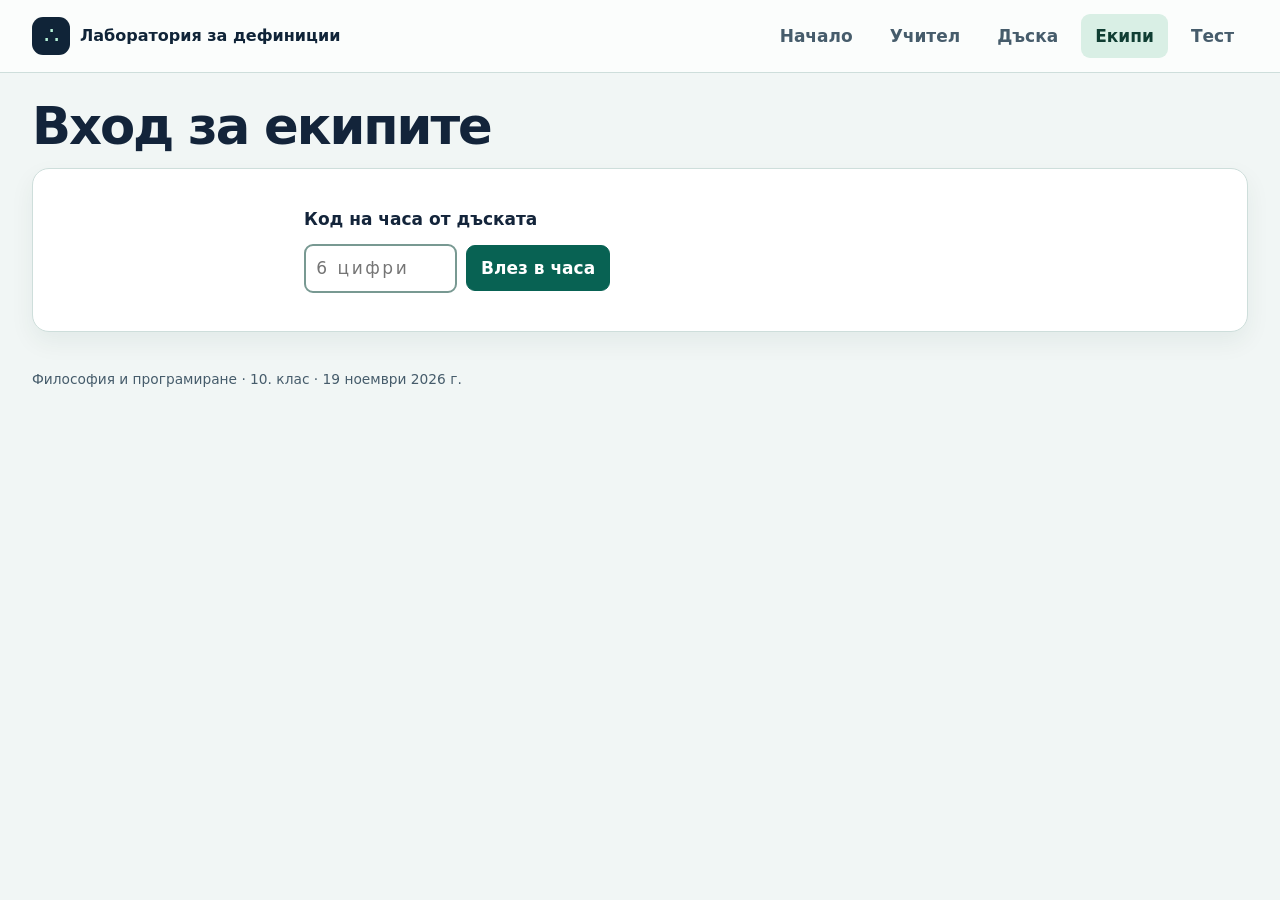
==== definitions/index.html @ cd069d84 "Reveal the matching discussion answer beside each team's submission" ====
<!doctype html>
<html lang="bg">
<head>
<meta charset="utf-8">
<meta name="viewport" content="width=device-width,initial-scale=1">
<title>Лаборатория за дефиниции</title>
<style>
:root {
  color-scheme: light;
  --ink: #13243a;
  --muted: #465c6b;
  --paper: #f1f6f5;
  --white: #ffffff;
  --line: #cededb;
  --navy: #102438;
  --teal: #086253;
  --mint: #b5f2d7;
  --gold: #f8d187;
  --team: #086253;
  --team-pale: #e3f4ec;
  --shadow: 0 10px 24px #16383210;
}
* { box-sizing: border-box; }
[hidden] { display: none !important; }
body { margin: 0; background: var(--paper); color: var(--ink); font: 17px/1.46 system-ui, 'Segoe UI', sans-serif; }
button, textarea { font: inherit; }
a { color: inherit; }
button, summary { cursor: pointer; }
:focus-visible { outline: 3px solid #ad5d09; outline-offset: 3px; }
header { background: #fbfdfc; border-bottom: 1px solid var(--line); }
.bar, main, footer { max-width: 1332px; margin: 0 auto; }
.bar { min-height: 72px; display: flex; align-items: center; justify-content: space-between; gap: 12px; padding: 9px 32px; }
.brand { display: inline-flex; align-items: center; gap: 10px; color: var(--navy); font-size: 1rem; font-weight: 790; text-decoration: none; }
.brand i { display: grid; place-items: center; width: 38px; height: 38px; border-radius: 11px; background: var(--navy); color: var(--mint); font: 24px/1 Georgia, serif; }
nav, .actions, .chips, .controls { display: flex; flex-wrap: wrap; align-items: center; gap: 9px; }
nav a { display: inline-flex; align-items: center; min-height: 44px; padding: 6px 14px; border-radius: 9px; color: var(--muted); font-weight: 680; text-decoration: none; }
nav a:hover { background: #edf4f1; }
nav a[aria-current="page"] { background: #d9efe5; color: #103e33; }
main { padding: 27px 32px 16px; }
h1, h2, h3, p { margin: 0 0 12px; }
h1, h2 { letter-spacing: -.04em; }
h1 { font-size: clamp(43px, 6.5vw, 89px); line-height: .98; font-weight: 780; }
h2 { font-size: clamp(32px, 4vw, 56px); line-height: 1.05; }
h3 { font-size: clamp(22px, 2.3vw, 30px); line-height: 1.18; letter-spacing: -.02em; }
.eyebrow, .step { display: block; margin: 0 0 9px; font-size: .77rem; font-weight: 820; letter-spacing: .095em; text-transform: uppercase; color: var(--teal); }
.hero { position: relative; overflow: hidden; isolation: isolate; min-height: 368px; display: grid; align-items: center; border-radius: 24px; padding: clamp(29px, 4.4vw, 62px); background: radial-gradient(ellipse at 81% 40%, #214a55, transparent 65%), var(--navy); color: white; }
.hero::before { position: absolute; inset: 0; content: ''; z-index: -1; background: linear-gradient(90deg,#102438 5%,transparent 82%), repeating-linear-gradient(90deg,transparent 0 35px,#c7f2e514 35px 36px), repeating-linear-gradient(0deg,transparent 0 35px,#c7f2e514 35px 36px); }
.hero-copy { max-width: 64%; z-index: 1; }
.hero .eyebrow { color: var(--mint); }
.hero-copy p { max-width: 41ch; margin: 18px 0 0; color: #e1eeec; font-size: clamp(17px, 1.7vw, 23px); }
.hero-meta { margin-top: 21px; display: flex; gap: 8px; flex-wrap: wrap; }
.hero-meta span { border: 1px solid #769b9a; border-radius: 30px; padding: 4px 11px; color: #ecfaf6; font-size: .82rem; font-weight: 700; }
.hero-art { position: absolute; width: min(39%,475px); right: 2%; top: 8%; height: 84%; }
.grid { display: grid; grid-template-columns: repeat(3,minmax(0,1fr)); gap: 16px; margin-top: 16px; }
.card, .panel { border: 1px solid var(--line); border-radius: 17px; padding: clamp(16px,2.1vw,26px); background: var(--white); box-shadow: var(--shadow); }
.card { border-top: 3px solid var(--team); }
.card p, .muted { color: var(--muted); }
.card a { margin-top: 4px; }
.panel { margin: 14px 0; }
[data-team="1"] { --team: #096756; --team-pale: #e2f3ec; }
[data-team="2"] { --team: #484489; --team-pale: #edeafa; }
[data-team="3"] { --team: #9a3751; --team-pale: #fae9ee; }
[data-team="4"] { --team: #8a500b; --team-pale: #f8edd9; }
[data-team="5"] { --team: #225a88; --team-pale: #e5eff8; }
.team-grid { grid-template-columns: repeat(5,minmax(0,1fr)); }
.team-grid .card { padding: 19px 16px; }
.team-number, .mode-icon { display: grid; place-items: center; width: 52px; height: 52px; margin-bottom: 14px; border-radius: 13px; background: var(--team-pale); color: var(--team); font-size: 1.37rem; font-weight: 850; }
.mode-icon svg { width: 27px; height: 27px; }
.team-shell .eyebrow, .team-grid .eyebrow { color: var(--team); }
.team-shell .quote { border-color: var(--team); background: var(--team-pale); }
.team-shell .chips button[aria-pressed="true"] { background: var(--team); border-color: var(--team); }
.actions { margin-top: 12px; }
.btn, .chips button, .prediction button {
  min-height: 46px;
  border: 1px solid var(--teal);
  border-radius: 9px;
  padding: 8px 14px;
  font-weight: 730;
}
.btn { display: inline-flex; align-items: center; justify-content: center; background: var(--teal); color: white; text-decoration: none; }
.btn:hover:not(:disabled) { filter: brightness(1.08); }
.btn.alt, .chips button, .prediction button { background: white; border-color: #88a5a0; color: var(--ink); }
.btn:disabled, .chips button:disabled { opacity: .57; cursor: default; }
.chips button[aria-pressed="true"], .prediction button[aria-pressed="true"] { background: var(--navy); color: white; border-color: var(--navy); }
.quote { margin: 0 0 13px; padding: 12px 16px; border-left: 4px solid var(--teal); border-radius: 4px 10px 10px 4px; background: #e5f3ed; color: var(--navy); font-size: clamp(21px,2.4vw,33px); font-weight: 750; line-height: 1.22; }
#stage { padding: clamp(15px,1.7vw,23px); }
#stage .step { margin-bottom: 7px; }
#stage > p:not(.step) { margin-bottom: 9px; }
.controls { margin: 8px 0; }
.checkline { display: inline-flex; align-items: center; gap: 7px; min-height: 44px; padding: 5px 10px; border: 1px solid #96b0ab; border-radius: 8px; font-weight: 650; }
.checkline:has(input:checked) { background: #deefe7; border-color: #739c8e; }
input[type="checkbox"], input[type="radio"] { flex: none; width: 19px; height: 19px; accent-color: var(--teal); }
.table-wrap { overflow-x: auto; margin-top: 11px; border: 1px solid var(--line); border-radius: 11px; }
table { width: 100%; min-width: 680px; border-collapse: collapse; }
th, td { padding: 6px 11px; border-bottom: 1px solid var(--line); text-align: left; vertical-align: middle; }
thead th { background: var(--navy); color: white; }
tbody tr:last-child > * { border-bottom: 0; }
tbody .match { background: #e0f2e8; }
tbody .mismatch { background: #ffeed2; }
tbody .mismatch td:last-child { color: #78430d; font-weight: 800; }
.instrument { display: flex; align-items: center; gap: 9px; }
.instrument svg { width: 45px; height: 45px; flex: none; padding: 4px; border-radius: 9px; color: var(--teal); background: #f4f8f6; }
.prediction { display: flex; gap: 6px; }
.prediction button { min-width: 51px; min-height: 44px; padding: 4px 8px; }
.feedback { margin: 11px 0 0; font-weight: 750; }
.small { font-size: .88rem; }
.stack label { display: block; margin: 10px 0; font-weight: 710; }
.stack textarea { display: block; width: 100%; min-height: 59px; margin-top: 4px; padding: 8px 11px; border: 1px solid #839c9c; border-radius: 8px; resize: vertical; background: #fbfdfc; color: var(--ink); }
.two { display: grid; grid-template-columns: 1fr 1fr; gap: 11px 16px; }
.excerpt { margin-bottom: 9px; overflow-wrap: anywhere; white-space: pre-wrap; }
.excerpt dt { color: var(--team); font-weight: 760; }
.excerpt dd { margin: 0 0 9px; }
.quizitem { border: 1px solid var(--line); border-radius: 11px; margin: 12px 0; padding: 9px 13px; }
.quizitem legend { padding: 0 6px; font-weight: 750; }
.quizitem label { display: flex; align-items: center; min-height: 44px; margin: 4px 0; padding: 5px 8px; border-radius: 7px; gap: 8px; }
.quizitem label:has(input:checked) { background: #dcefe6; }
.project-options { list-style: none; padding: 0; display: grid; gap: 8px; }
.project-options li { padding: 9px 12px; border-radius: 8px; background: #e7f3ee; font-size: clamp(18px,2.4vw,28px); }
.correct { color: #065647; }
.incorrect { color: #8d2a24; }
details { margin-top: 9px; }
details > *:last-child { margin-bottom: 0; }
summary { padding: 7px 0; color: var(--teal); font-weight: 780; }
.reveal div { padding: 10px 13px; border-radius: 8px; background: #fff0d5; }
footer { padding: 7px 32px 20px; color: var(--muted); font-size: .86rem; }
@media (max-width: 1060px) { .team-grid { grid-template-columns: repeat(3,minmax(0,1fr)); } }
@media (max-width: 720px) {
  .bar { flex-wrap: wrap; justify-content: flex-start; }
  .bar, main, footer { padding-right: 15px; padding-left: 15px; }
  nav { gap: 3px; }
  nav a { padding: 5px 9px; }
  main { padding-top: 15px; }
  .grid, .two { grid-template-columns: 1fr; }
  .team-grid { grid-template-columns: repeat(2,minmax(0,1fr)); }
  .hero { min-height: 310px; border-radius: 17px; }
  .hero-copy { max-width: 100%; }
  .hero-art { opacity: .19; width: 69%; right: 0; }
}
@media print { header, footer, .actions, .chips { display: none !important; } body { background: white; } .panel, .card { box-shadow: none; break-inside: avoid; } }
.terms { display: grid; grid-template-columns: repeat(3,minmax(0,1fr)); gap: 9px; margin: 10px 0; }
.term { margin: 0; padding: 11px 13px; border-radius: 8px; background: #e9f4ee; }
.term:nth-child(2) { background: #e9eefb; }
.term:nth-child(3) { background: #fbefd9; }
.term dt { font-weight: 740; }
.term dd { margin: 2px 0 0; }
.team-shell #team-stage { border-top: 3px solid var(--team); }
@media (max-width: 600px) { .terms { grid-template-columns: 1fr; } }

.room-banner{display:flex;flex-wrap:wrap;align-items:center;justify-content:space-between;gap:1rem;background:var(--navy);color:white;padding:clamp(18px,3vw,36px);border-radius:14px}
.room-banner strong{display:block;font:750 clamp(40px,6vw,76px)/1.1 system-ui;letter-spacing:.09em;font-variant-numeric:tabular-nums}
.room-banner .btn{background:var(--mint);color:var(--navy)}
#invite-note:empty{display:none}#invite-note{max-width:35ch;margin:8px 0 0}
#lobby form{max-width:42rem;margin:12px auto}#lesson-code{border:2px solid #789992;border-radius:9px}
#lobby .team-grid button{display:grid;align-content:start;justify-content:start;text-align:left;gap:4px;padding:16px;border-top:4px solid var(--team)}
#lobby .team-grid strong{font-size:1.2rem}#lobby .team-grid small,#lobby .team-grid span{font-weight:600}
#change-code{margin-top:14px}#room-status{margin:22px 0 10px;font-weight:750}
#room-teams button:disabled{opacity:1;color:#465763;background:#f3f6f5;border-color:#d6e0dd}
#room-teams [data-status=active]:disabled{color:#664300;background:#fff2d7;border-color:#d9b86b}
#room-teams [data-status=done]{background:var(--teal);color:white}
#projection:not(:empty){margin:20px 0;padding:20px;border:1px solid var(--line);border-radius:12px}
#team-stage section.panel{box-shadow:none;background:#eff8f3}#team-stage [role=status]:empty{display:none}
.key-view select,#seat-count{max-width:100%;font:inherit;padding:.5em;border-radius:8px}.key-view .quote{margin-top:1em;font-size:clamp(20px,2vw,30px)}#answer-key{margin-top:1em}
</style>
</head>
<body>
<header><div class="bar"><a class="brand" href="#start"><i aria-hidden="true">∴</i> Лаборатория за дефиниции</a><nav aria-label="Режими"><a href="#start">Начало</a><a href="#teacher">Учител</a><a href="#board">Дъска</a><a href="#teams">Екипи</a><a href="#quiz">Тест</a></nav></div></header>
<main id="app"></main>
<footer>Философия и програмиране · 10. клас · 19 ноември 2026 г.</footer>
<script>
const content={"teams":[{"name":"Самолет","structure":"Магазин е помещение за продажба на стоки.","case":"Слонът е голям бозайник.","prompt":"Дайте пример за голям бозайник, който не е слон. Какво доказва примерът?","extras":["Чукът е инструмент за извършване на ремонти.","Демокрация е режим на държавно управление.","Религиозен е човек, който вярва в Светия дух."],"challenge":"Ако сте добавили „има бивни“, проверете моржа. Ако сте добавили „има дълъг хобот“, обяснете кой белег изключва жирафа."},{"name":"Русалка","structure":"Билкарят е човек, който събира билки.","case":"Логиката е наука за логичното.","prompt":"Коя дума връща обяснението към началното понятие? Дайте редакция, която обяснява какво се изучава.","extras":["Икономиката е наука, която изследва процесите, възникващи от икономическите действия на хората.","Патриотизмът е това, което прави Иван."],"challenge":"Остава ли кръг, ако заменим „логичното“ с „логически правилното“? Кои думи в редакцията обясняват какво изучава логиката?"},{"name":"Ягода","structure":"Чаят е топла напитка от запарени листа на растение.","case":"Растенията не са животни.","prompt":"Назовете нещо, което също не е животно. Какво липсва, за да се разбере какво са растенията?","extras":["Икономиката не е статистика.","Наивен човек е човек, който не е виновен."],"challenge":"Гъбата също не е животно. Покажете кой положителен белег във вашето обяснение помага да я разграничите."},{"name":"Кентавър","structure":"Етажерката е мебел с открити рафтове.","case":"Лъвът е царят на животните.","prompt":"Коя дума е употребена преносно? Какъв род и какъв отличителен белег ще използвате вместо нея?","extras":["Велосипедът е нещо, на което децата се возят до училище.","Човешко същество е всяко живо същество, родено от човек."],"challenge":"Ако някой никога не е виждал лъв, какво ще разбере от думата „цар“? Посочете една наблюдаема характеристика."},{"name":"Хладилник","structure":"Кухнята е помещение за приготвяне на храна.","case":"Престолонаследник е човек, който има право да наследи престола на даден владетел.","prompt":"Защитете или оспорете дефиницията. Проверете дали тя включва всеки роднина на владетеля или само човек с право да наследи престола.","extras":["Познанието е истинно мнение."],"challenge":"Братът на владетеля е негов роднина, но правилата изключват брата от наследяването. Включва ли го вашата дефиниция?"}],"quiz":[{"q":"Каква е структурата на класическата явна дефиниция чрез род и видово отличие?","a":["Само отрицателни признаци и изключения.","По-общо родово понятие и отличителен белег.","Обяснение чрез произхода на думата.","Определяне чрез практическия ефект върху човека."],"k":1,"why":"Родът посочва по-общата група, а отличителният белег разграничава вида."},{"q":"Какво изисква правилото за съразмерност?","a":["Определящото понятие да има по-тесен обем.","Определящото понятие да има по-широк обем.","Двете понятия да имат еднакъв обем.","Обемът е без значение, ако изречението звучи логично."],"k":2,"why":"Дефиницията трябва да включва точно случаите от определяемото понятие."},{"q":"Каква грешка има в „Свободата е способността на човека да бъде свободен“?","a":["Порочен кръг.","Отрицателна дефиниция.","Прекалено широка дефиниция.","Неясна метафора."],"k":0,"why":"„Свободен“ връща обяснението към понятието, което трябва да изясним."},{"q":"Защо по възможност избягваме определения като „Мъдростта не е глупост“?","a":["Винаги нарушават съразмерността.","Автоматично водят до порочен кръг.","Задължително съдържат метафори.","Казват какво не е предметът, без да обясняват какво представлява."],"k":3,"why":"Отрицанието оставя твърде много възможности и не посочва съществения белег."},{"q":"Кое правило нарушава най-ясно изразът „Архитектурата е замръзнала музика“?","a":["Съразмерност на обемите.","Яснота и прецизност на израза.","Избягване на отрицателни определения.","Избягване на логически кръг."],"k":1,"why":"„Замръзнала музика“ е метафора, която не посочва ясни отличителни признаци."},{"q":"Кое изискване нарушава „Рибата е животно, което живее във водата“?","a":["Да се избягват отрицателни определения.","Да се избягва повторение на определяемото.","Дефиницията да е съразмерна.","Да се използва научна метафора."],"k":2,"why":"Определението включва и делфина, който живее във водата, но е бозайник."}]};
const app=document.querySelector('#app');
const states=Object.fromEntries(content.teams.map((_,i)=>[i,{}]));
const alphabet=['А','Б','В','Г'];
const teamFields=[['definition','Ваша дефиниция'],['structure','Определяемо понятие / род / отличителен белег'],['example','Ваш пример или възражение'],['reason','Извод и аргумент'],['revision','Работна формулировка или защита на оригинала'],['peer','Възражение или нов пример от другия екип'],['reply','Отговор на възражението'],['final','Окончателна формулировка или основание да я запазите']];
const board={step:0,features:{measure:true,temp:false,touch:false},extra:false,checked:false,predictions:{}};
const instruments=[
 {name:'Контактен термометър',id:'thermo',measure:true,temp:true,touch:true,expected:true},
 {name:'Линийка',id:'ruler',measure:true,temp:false,touch:false,expected:false},
 {name:'Хронометър',id:'clock',measure:true,temp:false,touch:false,expected:false},
 {name:'Безконтактен термометър',id:'remote',measure:true,temp:true,touch:false,expected:true}
];
const icons={
 thermo:'<path d="M15 22V7a3 3 0 0 1 6 0v15a6 6 0 1 1-6 0Z"/><path d="M18 14v14m6-18h5m-5 5h4"/><circle cx="18" cy="28" r="2"/>',
 ruler:'<path d="M5 26 25 6l6 6-20 20Z"/><path d="m10 21 3 3m2-8 3 3m2-8 3 3"/>',
 clock:'<circle cx="18" cy="21" r="11"/><path d="M15 5h6m-3 0v5m8 2 2-2m-10 5v7l4 2"/>',
 remote:'<path d="M6 12h17l5 5v6H17l-2 9H8l2-12H6Z"/><path d="M31 14h4m-4 5h5m-5 5h4M10 16h8"/>'
};
function esc(value=''){return value.replace(/[&<>"']/g,c=>({'&':'&amp;','<':'&lt;','>':'&gt;','"':'&quot;',"'":'&#39;'}[c]));}
function load(i){try{return JSON.parse(localStorage.getItem('definition-lab-'+lessonCode+'-team-'+i))||{};}catch{return {};}}
function save(i){try{localStorage.setItem('definition-lab-'+lessonCode+'-team-'+i,JSON.stringify(states[i]));}catch{/* Entries are retained in memory for this open tab. */}}

const modeIcons={
 board:'<rect x="3" y="4" width="18" height="12" rx="2"/><path d="M8 20h8m-4-4v4m-5-8 3-3 3 2 4-4"/>',
 teams:'<circle cx="8" cy="8" r="3"/><circle cx="16" cy="8" r="3"/><path d="M3 20v-2a5 5 0 0 1 10 0v2m1-6a5 5 0 0 1 7 4v2"/>',
 quiz:'<rect x="5" y="3" width="14" height="18" rx="2"/><path d="m8 9 2 2 4-4m-6 9h8"/>'
};
function modeIcon(mode){
 return `<span class="mode-icon" aria-hidden="true"><svg viewBox="0 0 24 24" fill="none" stroke="currentColor" stroke-width="1.7" stroke-linecap="round" stroke-linejoin="round">${modeIcons[mode]}</svg></span>`;
}
function home(){
 app.innerHTML=`<section class="hero"><div class="hero-copy">
 <span class="eyebrow">19 ноември · Световен ден на философията</span><h1>Лаборатория<br>за дефиниции</h1>
 <p>Как да покажем, че една дефиниция включва твърде много или пропуска важен случай?</p>
 <div class="hero-meta"><span>10. клас</span><span>45 минути</span><span>Философия и програмиране</span></div></div>
 <svg class="hero-art" viewBox="0 0 450 330" role="img" aria-label="Дефиниция, проверка и аргумент" xmlns="http://www.w3.org/2000/svg">
 <path d="M119 91v55h52m82 14h37v70" fill="none" stroke="#b5f2d7" stroke-width="2.5" stroke-dasharray="5 6"/>
 <circle cx="119" cy="146" r="5" fill="#f8d187"/><circle cx="290" cy="160" r="5" fill="#f8d187"/>
 <g fill="#142f42" stroke="#79b9ab" stroke-width="1.5"><rect x="18" y="20" width="220" height="72" rx="14"/><rect x="146" y="124" width="236" height="72" rx="14"/><rect x="231" y="228" width="194" height="72" rx="14"/></g>
 <g fill="#b5f2d7"><rect x="31" y="33" width="46" height="46" rx="10"/><rect x="159" y="137" width="46" height="46" rx="10"/><rect x="244" y="241" width="46" height="46" rx="10"/></g>
 <g stroke="#102438" stroke-width="2.4" stroke-linejoin="round" stroke-linecap="round" fill="none"><path d="M44 49h20m-20 7h15m-15 7h18"/><path d="m171 159 7 7 15-17"/><path d="M257 253h20v14h-11l-6 5v-5h-3Z"/></g>
 <g fill="#f3fffa" font-family="system-ui, sans-serif" font-size="22" font-weight="700"><text x="91" y="64">Дефиниция</text><text x="220" y="168">Проверка</text><text x="303" y="272">Аргумент</text></g>
 </svg></section>
 <div class="grid"><section class="card" data-team="1">${modeIcon('board')}<span class="eyebrow">01 · Обща работа</span><h3>Интерактивна дъска</h3><p>Разгледайте определение и проверете как работи едно правило.</p><a class="btn" href="#board">Към дъската</a></section>
 <section class="card" data-team="2">${modeIcon('teams')}<span class="eyebrow">02 · Работа на лаптоп</span><h3>Екипни задачи</h3><p>Разменете възражение и подгответе аргумент за защита.</p><a class="btn alt" href="#teams">Към екипите</a></section>
 <section class="card" data-team="4">${modeIcon('quiz')}<span class="eyebrow">03 · Самостоятелно</span><h3>Проверка на знанията</h3><p>Шест въпроса за правилата на дефиницията.</p><a class="btn alt" href="#quiz">Към теста</a></section></div>`;
}

const stages=['Структура','Лаборатория','Защита'];
function boardView(){
 app.innerHTML='<span class="eyebrow">Режим за интерактивна дъска</span><h2>От дефиниция към проверка</h2><p><a class="btn alt" href="#teacher">Предадени решения</a></p><div class="chips" id="steps"></div><section id="stage" class="panel"></section>';
 document.querySelector('#steps').innerHTML=stages.map((name,i)=>`<button type="button" data-step="${i}">${i+1}. ${name}</button>`).join('');
 document.querySelectorAll('[data-step]').forEach(btn=>btn.onclick=()=>{board.step=Number(btn.dataset.step);renderStage();});
 renderStage();
}
function renderStage(){
 document.querySelectorAll('[data-step]').forEach(btn=>btn.setAttribute('aria-pressed',String(Number(btn.dataset.step)===board.step)));
 const stage=document.querySelector('#stage');
 if(board.step===0){
  stage.innerHTML=`<p class="step">01 / Структура на дефиницията</p><div class="quote">Пейката е градинска мебел за сядане на няколко души.</div><p>Кое понятие определяме? Кой е родът? Кой белег разграничава пейката?</p><details><summary>Покажи разбор</summary><dl class="terms"><div class="term"><dt>Определяемо понятие</dt><dd>пейка</dd></div><div class="term"><dt>Род</dt><dd>мебел за сядане</dd></div><div class="term"><dt>Отличителен белег в примера</dt><dd>за няколко души</dd></div></dl><p>Думата „градинска“ поставя въпроса дали определението включва пейката в коридора.</p></details><details><summary>Откриващ казус от „Философско ателие“</summary><p>Ученик твърди, че единствената част на речта е съществителното. Когато учителят посочва глагола и прилагателното, ученикът обявява и тях за съществителни. Какво трябва да обоснове, за да приеме учителят твърдението му?</p></details>`;
 }else if(board.step===1){
  stage.innerHTML=`<p class="step">02 / Практическа проверка</p><div class="quote">Термометърът е измервателен уред.</div><p>Изберете признаци. Правилото включва уреда, когато той отговаря на <b>всички</b> избрани признаци.</p><div class="controls"><label class="checkline"><input type="checkbox" data-feature="measure"> Измервателен уред</label><label class="checkline"><input type="checkbox" data-feature="temp"> Измерва температура</label><label class="checkline"><input type="checkbox" data-feature="touch"> Изисква допир</label></div><div class="actions"><button class="btn" id="run">Провери правилото</button><button class="btn alt" id="extra">Разкрий новия уред</button><button class="btn alt" id="reset">Върни началното правило</button></div><div id="instrument-results" aria-live="polite"></div>`;
  stage.querySelectorAll('[data-feature]').forEach(input=>{input.checked=board.features[input.dataset.feature];input.onchange=()=>{board.features[input.dataset.feature]=input.checked;board.checked=false;board.predictions={};renderInstruments();};});
  stage.querySelector('#run').onclick=()=>{board.checked=true;renderInstruments();document.querySelector('#instrument-results .feedback').focus();};
  stage.querySelector('#extra').onclick=()=>{board.extra=true;board.checked=false;board.predictions={};renderInstruments();stage.querySelector('[data-item]').focus();};
  stage.querySelector('#reset').onclick=()=>{board.features={measure:true,temp:false,touch:false};board.extra=false;board.checked=false;board.predictions={};renderStage();document.querySelector('[data-item]').focus();};
  renderInstruments();
 }else{
  stage.innerHTML='<p class="step">03 / Защита пред класа</p><p>Говорителят има 60 секунди за аргумента и отговора на екипа. После разкрийте ново възражение.</p><div class="chips" id="defenses"></div><div id="defense-case"></div>';
  stage.querySelector('#defenses').innerHTML=content.teams.map((_,i)=>`<button data-defense="${i}">Екип ${i+1}</button>`).join('');
  const show=i=>{stage.querySelectorAll('[data-defense]').forEach(b=>b.setAttribute('aria-pressed',String(Number(b.dataset.defense)===i)));stage.querySelector('#defense-case').innerHTML=`<div class="panel"><div class="quote">${content.teams[i].case}</div><p>${content.teams[i].prompt}</p><details class="reveal"><summary>Разкрий нов пример или възражение</summary><div>${content.teams[i].challenge}</div></details></div>`;};
  stage.querySelectorAll('[data-defense]').forEach(btn=>btn.onclick=()=>show(Number(btn.dataset.defense)));
  show(0);
 }
}
function renderInstruments(){
 const target=document.querySelector('#instrument-results');
 const required=Object.keys(board.features).filter(key=>board.features[key]);
 const cases=instruments.slice(0,board.extra?4:3);
 const completed=cases.every(item=>Object.hasOwn(board.predictions,item.id));
 const run=document.querySelector('#run');
 run.disabled=!required.length||!completed||board.checked;
 document.querySelector('#extra').disabled=board.extra;
 let ruleErrors=0;
 let predictionErrors=0;
 const yesNo=value=>value?'Да':'Не';
 const rows=cases.map(item=>{
  const result=required.every(key=>item[key]);
  const matchesTarget=item.expected===result;
  const prediction=board.predictions[item.id];
  const matchesPrediction=prediction===result;
  if(!matchesTarget)ruleErrors++;
  if(!matchesPrediction)predictionErrors++;
  const picker=board.checked?yesNo(prediction):
   `<div class="prediction" role="group" aria-label="Прогноза за ${item.name}">${[true,false].map(value=>`<button type="button" data-item="${item.id}" data-value="${value}" aria-pressed="${prediction===value}">${yesNo(value)}</button>`).join('')}</div>`;
  const status=matchesTarget?'Правилото класифицира вярно':result?'Правилото включва погрешно':'Правилото пропуска';
  return `<tr class="${board.checked?(matchesTarget?'match':'mismatch'):''}"><th scope="row"><span class="instrument"><svg viewBox="0 0 36 36" fill="none" stroke="currentColor" stroke-width="2" stroke-linecap="round" stroke-linejoin="round" aria-hidden="true">${icons[item.id]}</svg>${item.name}</span></th><td>${picker}</td><td>${board.checked?yesNo(result):'—'}</td><td>${board.checked?yesNo(item.expected):'—'}</td><td>${board.checked?status:'—'}</td></tr>`;
 }).join('');
 const feedback=board.checked
  ? `Прогнози, които съвпаднаха с резултата: ${cases.length-predictionErrors} от ${cases.length}. Разминавания с правилната класификация: ${ruleErrors}.`
  : !required.length?'Изберете поне един признак.':completed?'Прогнозите са записани. Стартирайте проверката.':'За всеки уред прогнозирайте дали правилото ще го включи.';
 target.innerHTML=`<div class="table-wrap"><table><thead><tr><th scope="col">Уред</th><th scope="col">Прогноза на класа</th><th scope="col">Включва ли го правилото?</th><th scope="col">Термометър ли е?</th><th scope="col">Извод</th></tr></thead><tbody>${rows}</tbody></table></div><p class="feedback" role="status" tabindex="-1">${feedback}</p>${board.checked?'<p class="muted small">Кой ред е контрапример за правилото? Променете признак или разкрийте новия уред.</p>':''}`;
 target.querySelectorAll('[data-item]').forEach(button=>button.onclick=()=>{
  const {item,value}=button.dataset;
  board.predictions[item]=value==='true';
  renderInstruments();
  target.querySelector(`[data-item="${item}"][data-value="${value}"]`).focus();
 });
}
let lessonCode='';
try{lessonCode=sessionStorage.getItem('definition.lessonCode')||'';}catch{}
let membership=null;
function setLessonCode(value){
 lessonCode=value;
 try{sessionStorage.setItem('definition.lessonCode',value);}catch{}
}
function teams(preferred=0, invitedCode=''){
 app.innerHTML='<h2>Вход за екипите</h2><section class="panel" id="lobby"></section>';
 const panel=document.querySelector('#lobby');
 function entry(message=''){
  panel.innerHTML=`<form><label for="lesson-code"><strong>Код на часа от дъската</strong></label>
  <div class="actions"><input id="lesson-code" required inputmode="numeric" maxlength="6" pattern="[0-9]{6}" placeholder="6 цифри" style="max-width:9em;padding:.6em;font:inherit;letter-spacing:.15em"><button class="btn">Влез в часа</button></div></form><p role="status"></p>`;
  const input=panel.querySelector('input');
  input.value=lessonCode;
  panel.querySelector('[role=status]').textContent=message;
  panel.querySelector('form').onsubmit=e=>{e.preventDefault();lookup(input.value.trim());};
 }
 async function lookup(code){
  panel.innerHTML='<p role="status">Проверявам кода на часа…</p>';
  try{
   const room=await classroom('/lookup',{code,device});
   if(!panel.isConnected)return;
   setLessonCode(code);
   if(preferred && room.mine.includes(preferred)){
    membership={code,team:preferred,lead:room.lead!==false};teamView(preferred-1);return;
   }
   panel.innerHTML=`<h3>Изберете своя екип</h3><p>Час ${esc(code)} · Изберете номера, определен от учителя.</p>${room.counts?'<label>Ученици на този лаптоп <select id="seat-count"><option>1</option><option>2</option><option>3</option><option>4</option><option>5</option></select></label><p class="muted">Първият лаптоп в екипа предава общото решение.</p>':''}<div class="grid team-grid"></div><p role="status"></p><button class="btn alt" id="change-code">Друг код</button>`;
   const grid=panel.querySelector('.grid');
   const size=panel.querySelector('#seat-count');
   if(size)size.value=room.mySize||1;
   for(const [i,team] of content.teams.entries()){
    const n=i+1,mine=room.mine.includes(n),taken=room.taken.includes(n)&&!mine;
    const button=document.createElement('button');
    button.className='btn '+(mine||n===preferred?'':'alt');
    button.disabled=taken||(room.counts&&room.mine.length>0&&!mine);
    button.dataset.team=n;
    button.innerHTML=`<small>Екип ${n}</small><strong>${esc(team.name)}</strong><span>${room.counts?(room.counts[n]||0)+'/5 · ':''}${taken?'Пълен':mine?'Продължи':'Влез в екипа'}</span>`;
    grid.append(button);
    button.onclick=async()=>{
     grid.querySelectorAll('button').forEach(b=>b.disabled=true);
     panel.querySelector('[role=status]').textContent='Присъединяване…';
     try{
      const joined=await classroom('/join',{code,device,team:n,size:Number(size?.value||1)});
      if(!panel.isConnected)return;
      membership={code,team:n,lead:joined.lead!==false};
      if(location.hash==='#team-'+n)teamView(n-1);else location.hash='team-'+n;
     }catch(error){if(panel.isConnected){await lookup(code);if(panel.isConnected)panel.querySelector('[role=status]').textContent=error.message;}}
    };
   }
   panel.querySelector('#change-code').onclick=()=>{membership=null;setLessonCode('');entry();panel.querySelector('input').focus();};
  }catch(error){if(panel.isConnected){membership=null;entry(error.message);panel.querySelector('input').select();}}
 }
 if(invitedCode)lookup(invitedCode);else if(/^\d{6}$/.test(lessonCode))lookup(lessonCode);else entry();
}
const teamSteps=['Анализирай','Провери','Защити'];

function teamView(i){
 const team=content.teams[i];
 const state=states[i]=load(i);
 const previous=(i+4)%5+1;
 const next=(i+1)%5+1;
 app.innerHTML=`<span class="eyebrow">Час ${esc(lessonCode)} · Екипна работа</span><h2>Екип ${i+1} · ${team.name}</h2><p class="muted">${membership?.lead===false?"Лични бележки · Говорителят предава общото решение.":"Говорител · От този лаптоп се предава общото решение."}</p><p>Основен казус за проверка</p>
 <div class="quote">${team.case}</div><div class="chips" id="team-steps"></div><section class="panel" id="team-stage"></section>
 <div class="actions"><a class="btn alt" href="#teams">Всички екипи</a></div>`;

 const stage=document.querySelector('#team-stage');
 const steps=document.querySelector('#team-steps');
 steps.innerHTML=teamSteps.map((label,j)=>`<button type="button" data-team-step="${j}">${j+1}. ${label}</button>`).join('');
 steps.querySelectorAll('button').forEach(button=>button.onclick=()=>show(Number(button.dataset.teamStep)));
 function bindFields(container,fields){
  fields.forEach(([key,label])=>{
   const wrapper=document.createElement('label');
   wrapper.textContent=label;
   const input=document.createElement('textarea');
   input.rows=2;input.maxLength=4000;
   input.value=state[key]||'';
   input.addEventListener('input',()=>{state[key]=input.value;save(i);});
   wrapper.append(input);
   container.append(wrapper);
  });
 }
 function show(step){
  state.step=step;save(i);
  steps.querySelectorAll('button').forEach((button,j)=>button.setAttribute('aria-pressed',String(j===step)));
  if(step===0){
   stage.innerHTML=`<h3>Анализ на основния казус</h3><p>${team.prompt}</p><div id="work-fields" class="stack two"></div>
   <details><summary>Вашето понятие „${team.name}“ и задача по структура</summary><p>Дефинирайте „${team.name.toLowerCase()}“. После отделете определяемото понятие, рода и белега в изречението „${team.structure}“</p><div id="short-fields" class="stack two"></div></details>
   <details><summary>Допълнителни задачи</summary><p>Посочете спазеното или нарушеното правило и подкрепете извода си.</p><ul>${team.extras.map(item=>`<li>${item}</li>`).join('')}</ul></details>`;
   bindFields(stage.querySelector('#work-fields'),teamFields.slice(2,5));
   bindFields(stage.querySelector('#short-fields'),teamFields.slice(0,2));
  }else if(step===1){
   stage.innerHTML=`<h3>Разменете възражение</h3><p><b>Вашият казус:</b> „${team.case}“</p><p>Дайте своята формулировка на <b>екип ${next}</b>. Екип ${next} ви връща талона с възражение или нов пример. Запишете полученото възражение по-долу.</p><p>Междувременно разгледайте талона на <b>екип ${previous}</b>, добавете своето възражение и го върнете на екип ${previous}. Можете да размените възраженията и устно.</p>
   <div id="peer-fields" class="stack"></div><fieldset class="quizitem"><legend>Вашето решение</legend><label><input type="radio" name="verdict" value="Запазваме"> Запазваме работния вариант</label><label><input type="radio" name="verdict" value="Редактираме"> Редактираме работния вариант</label></fieldset><div id="response-fields" class="stack two"></div>`;
   bindFields(stage.querySelector('#peer-fields'),teamFields.slice(5,6));
   bindFields(stage.querySelector('#response-fields'),teamFields.slice(6));
   stage.querySelectorAll('[name="verdict"]').forEach(input=>{
    input.checked=input.value===state.verdict;
    input.onchange=()=>{state.verdict=input.value;save(i);};
   });
  }else{
   const fields=[['case','Оригинална дефиниция',team.case],...teamFields.slice(2).map(([key,label])=>[key,label,state[key]]),['verdict','Решение на екипа',state.verdict]];
   stage.innerHTML=`<h3>Резюме за 60 секунди</h3><dl class="excerpt">${fields.filter(([,label,value])=>value).map(([,label,value])=>`<dt>${label}</dt><dd>${esc(value)||'Няма въведен отговор.'}</dd>`).join('')}</dl><div class="actions"><button class="btn alt" id="download">Изтегли решението</button></div><p class="muted small">Решението се пази на този лаптоп, когато браузърът позволява локално записване.</p>`;
   submissionPanel(stage,i,state);
   stage.querySelector('#download').onclick=()=>{
    const notes=[`Екип ${i+1} · ${team.name}`,team.structure,...fields.map(([,label,value])=>`${label}\n${value||''}`),...teamFields.slice(0,2).map(([key,label])=>`${label}\n${state[key]||''}`)].join('\n\n');
    const url=URL.createObjectURL(new Blob([notes],{type:'text/plain;charset=utf-8'}));
    const link=document.createElement('a');
    link.href=url;link.download=`ekip_${i+1}_reshenie.txt`;link.click();
    setTimeout(()=>URL.revokeObjectURL(url),1000);
   };
  }
  if(step<2){
   const advance=document.createElement('button');
   advance.type='button';
   advance.className='btn';
   advance.textContent=step===0?'Към проверката':'Към защитата';
   advance.onclick=()=>{show(step+1);steps.querySelector(`[data-team-step="${step+1}"]`).focus();};
   const actions=document.createElement('div');
   actions.className='actions';
   actions.append(advance);
   stage.append(actions);
  }
 }
 show([0,1,2].includes(state.step)?state.step:0);
}
const quizSessions=[{},{}];
function quiz(project=false){
 const mode=Number(project), state=quizSessions[mode];
 const index=state.index??0, answers=state.answers??=[], item=content.quiz[index];
 const total=content.quiz.length, checked=answers[index]!==undefined;
 const score=answers.filter((answer,i)=>answer===content.quiz[i].k).length;
 const complete=answers.length===total;
 const options=item.a.map((answer,j)=>{
  const mark=checked&&j===item.k?' ✓ Верен отговор':checked&&j===answers[index]?' ✗ Вашият избор':'';
  return `<label><input type="radio" name="answer" value="${j}"${(checked?answers[index]:state.pick)===j?' checked':''}><span>${alphabet[j]}) ${answer}<strong>${mark}</strong></span></label>`;
 }).join('');
 app.innerHTML=`<span class="eyebrow">${project?'Тест на общ екран':'Индивидуална проверка'}</span><h2>Шест въпроса</h2>
 <div class="actions"><a class="btn alt" href="${project?'#quiz':'#quiz-board'}">${project?'Индивидуален тест':'Тест на дъската'}</a></div>
 <section class="panel"><p class="step">Въпрос ${index+1} от ${total}${complete?' · Резултат: '+score+' от '+total:''}</p>
 <h3 id="quiz-question" tabindex="-1">${item.q}</h3><fieldset class="quizitem"${checked?' disabled':''}><legend>Изберете един отговор</legend>${options}</fieldset>
 ${checked?`<p tabindex="-1" id="quiz-feedback" class="feedback ${answers[index]===item.k?'correct':'incorrect'}"><strong>${answers[index]===item.k?'Вярно!':'Грешно. Верният отговор е '+alphabet[item.k]+').'}</strong> ${item.why}</p>`:''}
 <div class="actions"><button class="btn alt" id="quiz-prev"${index===0?' disabled':''}>Назад</button>
 ${checked?(index+1<total?'<button class="btn" id="quiz-next">Следващ въпрос</button>':'<button class="btn" id="quiz-reset">Нов опит</button>'):`<button class="btn" id="quiz-check"${state.pick===undefined?' disabled':''}>Провери отговора</button>`}</div></section>`;
 function move(to){state.index=to;quiz(project);document.querySelector('#quiz-question').focus();}
 document.querySelector('#quiz-prev').onclick=()=>move(index-1);
 if(!checked){
  const check=document.querySelector('#quiz-check');
  document.querySelectorAll('[name="answer"]').forEach(input=>input.onchange=()=>{state.pick=Number(input.value);check.disabled=false;});
  check.onclick=()=>{if(state.pick===undefined)return;answers[index]=state.pick;delete state.pick;quiz(project);document.querySelector('#quiz-feedback').focus();};
 }else if(index+1<total){document.querySelector('#quiz-next').onclick=()=>move(index+1);}
 else{document.querySelector('#quiz-reset').onclick=()=>{quizSessions[mode]={};quiz(project);document.querySelector('#quiz-question').focus();};}
}
const classroomApi='https://definicii-classroom-api.onrender.com';
let pollTimer;
let selectedTeam=0;
function recall(key){try{return localStorage.getItem(key)||'';}catch{return '';}}
function remember(key,value){try{localStorage.setItem(key,value);}catch{}}
let teacherRoom;
try{teacherRoom=JSON.parse(recall('definition.teacher'));}catch{}
let device=recall('definition.device');
if(!device){
 device=Array.from(crypto.getRandomValues(new Uint8Array(16)),n=>n.toString(16).padStart(2,'0')).join('');
 remember('definition.device',device);
}
async function classroom(path,data){
 let response;
 try{response=await fetch((path==='/create'||String(data.code).startsWith('0')?'https://definicii-ekipi.onrender.com':classroomApi)+path,{method:'POST',headers:{'Content-Type':'application/json'},body:JSON.stringify(data),signal:AbortSignal.timeout(90000)});}
 catch{throw Error('Връзката се забави. Опитайте отново.');}
 const answer=await response.json().catch(()=>({}));
 if(!response.ok){const error=Error(answer.error||'Неуспешна връзка. Опитайте отново.');error.status=response.status;throw error;}
 return answer;
}
function submissionPanel(stage,i,state){
 const box=document.createElement('section');
 box.className='panel';
 box.innerHTML='<h3>Предаване на учителя</h3><button class="btn">Предай на учителя</button><p role="status"></p>';
 stage.prepend(box);
 if(membership?.lead===false){box.textContent='Обсъдете бележките си с говорителя. Общото решение се предава от неговия лаптоп.';return;}
 const button=box.querySelector('button'),status=box.querySelector('p');
 const code=lessonCode;
 const fields={};
 for(const [key] of teamFields){if(state[key])fields[key]=state[key];}
 if(state.verdict)fields.verdict=state.verdict;
 const signature=JSON.stringify(fields);
 const received=state.receipt===signature;
 button.disabled=received;
 if(received){button.textContent='Предадено ✓';status.textContent='Учителят получи тази версия.';}
 else if(state.receipt){button.textContent='Предай промените';status.textContent='Имате промени след последното предаване.';}
 button.onclick=async()=>{
  button.disabled=true;status.textContent='Изпращане…';
  try{
   await classroom('/submit',{code,team:i+1,device,fields});
   state.receipt=signature;save(i);button.textContent='Предадено ✓';
   status.textContent='Предадено на учителя. След редакция можете да предадете отново.';
  }catch(error){status.textContent=error.message;}finally{button.disabled=state.receipt===signature;}
 };
}
let unlockedKey=null;
const caseKeyTitles=['Слонът е голям бозайник','Логиката е наука за логичното','Растенията не са животни','Лъвът е царят на животните','Престолонаследник'];
function answerKey(area){
 const owner=teacherRoom.teacher;
 area.innerHTML='<details><summary>Учителски ключ за обсъждане</summary><form><label>Личен учителски код <input type="password" autocomplete="off" required></label> <button class="btn">Отключи</button></form><p role="status"></p><div class="key-view" hidden><label>Задача <select></select></label> <button class="btn" data-show>Покажи отговора</button> <button class="btn alt" data-hide>Скрий</button> <button class="btn alt" data-lock>Заключи</button><p class="quote" tabindex="-1" hidden></p></div></details>';
 const form=area.querySelector('form'),view=area.querySelector('.key-view'),status=area.querySelector('[role=status]'),details=area.querySelector('details');
 const select=view.querySelector('select'),answer=view.querySelector('.quote');
 let requested='';
 function hide(){answer.textContent='';answer.hidden=true;requested='';}
 function show(){answer.textContent=unlockedKey.items[select.selectedIndex][1];answer.hidden=false;answer.focus();}
 function choose(title){
  requested=title;details.open=true;
  if(view.hidden){form.querySelector('input').focus();return;}
  const index=unlockedKey.items.findIndex(([label])=>label===title);
  if(index<0){hide();return;}
  select.selectedIndex=index;show();
 }
 function ready(){
  form.hidden=true;view.hidden=false;status.textContent='';
  for(const [title] of unlockedKey.items)select.add(new Option(title));
  if(requested)choose(requested);
 }
 if(unlockedKey?.owner===owner)ready();
 form.onsubmit=async event=>{
  event.preventDefault();const input=form.querySelector('input'),button=form.querySelector('button');
  const password=input.value;input.value='';button.disabled=true;
  try{const {items}=await classroom('/key',{...teacherRoom,pin:password});
   if(!area.isConnected||!details.open)return;
   unlockedKey={owner,items};ready();
  }catch(error){status.textContent=error.message;}finally{button.disabled=false;}
 };
 select.onchange=hide;view.querySelector('[data-show]').onclick=show;
 view.querySelector('[data-hide]').onclick=hide;
 view.querySelector('[data-lock]').onclick=()=>{hide();unlockedKey=null;select.replaceChildren();form.hidden=false;view.hidden=true;details.open=false;};
 details.ontoggle=()=>{if(!details.open)hide();};
 return {choose,hide};
}
function teacherView(){
 clearTimeout(pollTimer);
 app.innerHTML='<span class="eyebrow">За учителя</span><h2>Моят час</h2><section id="teacher-panel" class="panel"></section>';
 const panel=document.querySelector('#teacher-panel');
 if(!teacherRoom){
  panel.innerHTML='<h3>Започнете с един бутон</h3><p>Покажете кода на класа. На лаптопите отворете „Екипи“. Учениците въвеждат общия код и натискат „Влез в часа“, след което избират своя екип.</p><button class="btn">Започни час</button><p role="status"></p>';
  const button=panel.querySelector('button');button.onclick=async()=>{
   button.disabled=true;panel.querySelector('[role=status]').textContent='Отваряне на часа…';
   try{teacherRoom=await classroom('/create',{});remember('definition.teacher',JSON.stringify(teacherRoom));if(panel.isConnected)teacherView();}
   catch(error){panel.querySelector('[role=status]').textContent=error.message;button.disabled=false;}
  };return;
 }
 let answers={};
 const cacheKey='definition.lastReceived.'+teacherRoom.teacher;
 try{answers=JSON.parse(recall(cacheKey))||{};}catch{}
 panel.innerHTML=`<div class="room-banner"><div><span>Код на часа</span><strong>${esc(teacherRoom.code)}</strong></div><div><button class="btn" id="invite">Копирай вход за учениците</button><p id="invite-note" role="status"></p></div></div><div class="actions"><a class="btn alt" href="#board">Към лабораторията</a><a class="btn alt" href="#quiz-board">Тест на дъската</a></div><p id="room-status" role="status">Проверявам предадените решения…</p><div class="chips" id="room-teams"></div><section id="projection"></section><section id="answer-key"></section><details><summary>Управление на часа</summary><button class="btn alt" id="export-room">Изтегли предадените решения</button> <button class="btn alt" id="new-room">Нов час</button></details>`;
 const key=teacherRoom.code.startsWith('0')?answerKey(panel.querySelector('#answer-key')):null;
 const inviteURL=location.href.split('#')[0]+'#join-'+teacherRoom.code;
 panel.querySelector('#invite').onclick=async()=>{
  const note=panel.querySelector('#invite-note');
  try{await navigator.clipboard.writeText(inviteURL);note.textContent='Линкът е копиран. Отваря направо избора на екип.';}
  catch{note.textContent='Копирайте адреса: ';const input=document.createElement('input');input.readOnly=true;input.value=inviteURL;note.append(input);input.select();}
 };
 const list=panel.querySelector('#room-teams'),projection=panel.querySelector('#projection');
 function display(){
  projection.replaceChildren();
  const answer=answers[selectedTeam];if(!answer)return;
  const team=content.teams[selectedTeam-1];
  projection.innerHTML=`<h3>Решение на екип ${selectedTeam}</h3><div class="quote">${team.case}</div><dl class="excerpt">${[...teamFields,['verdict','Решение на екипа']].filter(([key])=>answer[key]).map(([key,label])=>`<dt>${label}</dt><dd>${esc(answer[key])}</dd>`).join('')}</dl>${key?'<button class="btn" id="compare-key">Покажи примерен отговор</button> ':''}<button class="btn alt" id="hide-work">Скрий решението на екипа</button>`;
  if(key)projection.querySelector('#compare-key').onclick=()=>key.choose(caseKeyTitles[selectedTeam-1]);
  projection.querySelector('#hide-work').onclick=()=>{key?.hide();selectedTeam=0;display();};
 }
 const buttons=content.teams.map((_,i)=>{
  const button=document.createElement('button');button.textContent='Екип '+(i+1)+' · изчаква';button.disabled=true;
  list.append(button);button.onclick=()=>{key?.hide();selectedTeam=i+1;display();};return button;
 });
 let last='';
 async function refresh(){
  if(!panel.isConnected)return;
  try{
   const result=await classroom('/status',teacherRoom);
   if(!panel.isConnected)return;
   answers=result.teams;
   const count=Object.keys(answers).length;
   panel.querySelector('#room-status').textContent='Влезли екипи: '+result.joined.length+' от 5 · Предадени решения: '+count+' от 5';
   const signature=JSON.stringify([answers,result.joined,result.counts]);
   if(last!==signature){remember(cacheKey,JSON.stringify(answers));buttons.forEach((button,i)=>{button.disabled=!answers[i+1];button.dataset.status=answers[i+1]?'done':result.joined.includes(i+1)?'active':'waiting';button.textContent='Екип '+(i+1)+' · '+content.teams[i].name+(result.counts?' · '+(result.counts[i+1]||0)+'/5':'')+' · '+(answers[i+1]?'Покажи решението':result.joined.includes(i+1)?'Работи':'Очаква се');});display();last=signature;}
  }catch(error){if(panel.isConnected)panel.querySelector('#room-status').textContent=error.message+(Object.keys(answers).length?' Запазените решения можете да изтеглите от „Управление на часа“.':'');if(error.status===404||error.status===403){if(panel.isConnected)panel.querySelector('#new-room').closest('details').open=true;return;}}
  if(panel.isConnected)pollTimer=setTimeout(refresh,4000);
 }
 panel.querySelector('#new-room').onclick=()=>{if(!confirm('Да отворите ли нов час с нов код? Изтеглете нужните решения преди това.'))return;unlockedKey=null;teacherRoom=null;selectedTeam=0;remember('definition.teacher','');teacherView();};
 panel.querySelector('#export-room').onclick=()=>{
  const notes=Object.entries(answers).map(([id,answer])=>['Екип '+id,content.teams[id-1].case,...[...teamFields,['verdict','Решение']].filter(([k])=>answer[k]).map(([k,label])=>label+' — '+answer[k])].join('\n')).join('\n\n');
  if(!notes){panel.querySelector('#room-status').textContent='Все още няма предадени решения.';return;}
  const url=URL.createObjectURL(new Blob([notes],{type:'text/plain;charset=utf-8'})),a=document.createElement('a');a.href=url;a.download='Resheniya_'+teacherRoom.code+'.txt';a.click();setTimeout(()=>URL.revokeObjectURL(url),1000);
 };
 refresh();
}

function route(){
 clearTimeout(pollTimer);
 const hash=location.hash.slice(1)||'teams';const team=/^team-([1-5])$/.exec(hash);
 const invitation=/^join-([0-9]{6})$/.exec(hash);
 const current=team||invitation?'teams':hash==='quiz-board'?'quiz':['board','teams','quiz','teacher'].includes(hash)?hash:'start';
 app.classList.toggle('team-shell',Boolean(team));
 if(team)app.dataset.team=team[1];
 else delete app.dataset.team;
 document.querySelectorAll('nav a').forEach(link=>{if(link.hash==='#'+current)link.setAttribute('aria-current','page');else link.removeAttribute('aria-current');});
 if(invitation)teams(0,invitation[1]);else if(team){const n=Number(team[1]);if(membership?.team===n&&membership.code===lessonCode)teamView(n-1);else teams(n);}else if(current==='teacher')teacherView();else if(current==='board')boardView();else if(current==='teams')teams();else if(current==='quiz')quiz(hash==='quiz-board');else home();
 window.scrollTo(0,0);
}
window.addEventListener('hashchange',route);route();
</script>
</body>
</html>
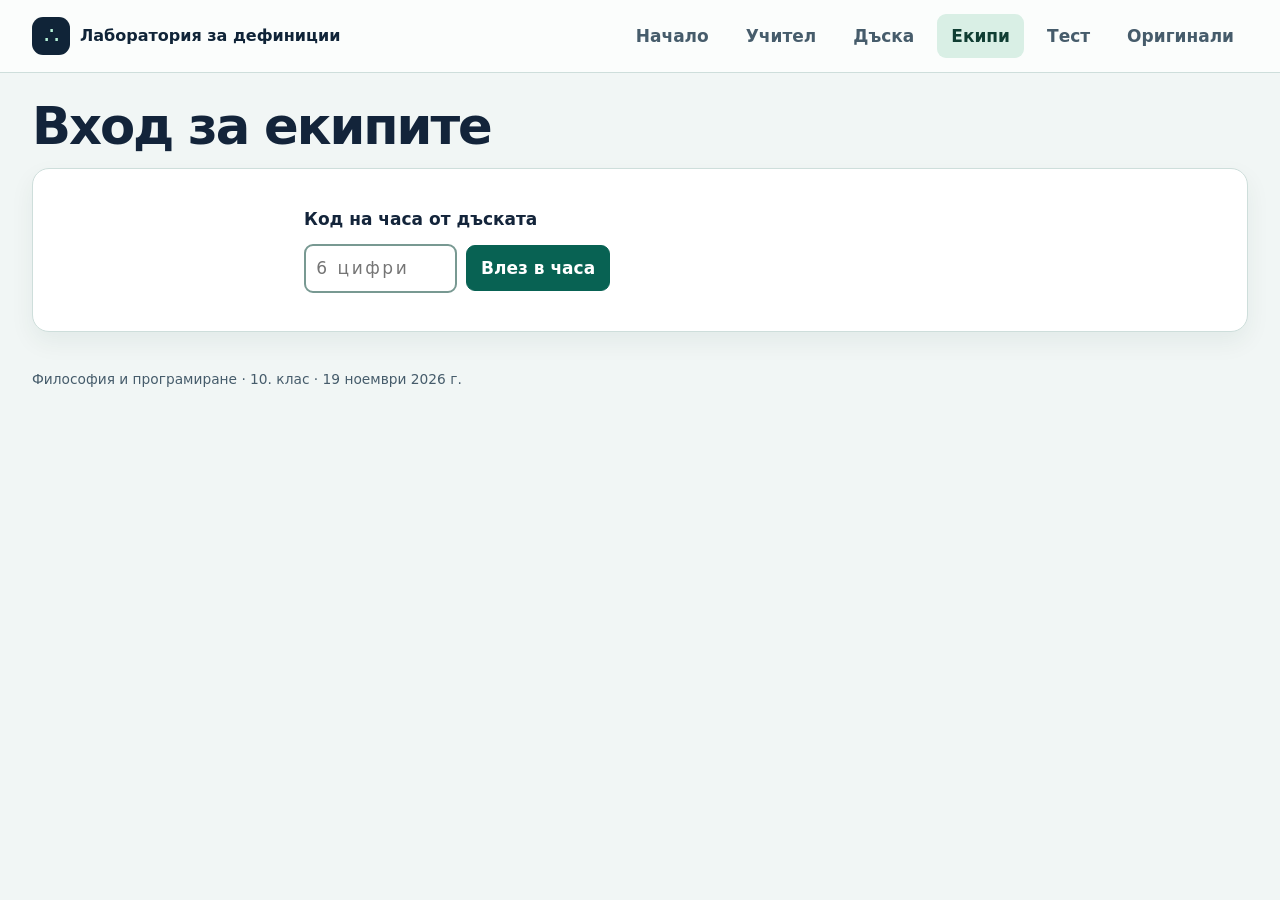
==== commit e8c19473: "Restore complete original Bulgarian worksheets, dialogue, answer keys and quiz wording" ====
--- a/definitions/index.html
+++ b/definitions/index.html
@@ -160,14 +160,30 @@
 #projection:not(:empty){margin:20px 0;padding:20px;border:1px solid var(--line);border-radius:12px}
 #team-stage section.panel{box-shadow:none;background:#eff8f3}#team-stage [role=status]:empty{display:none}
 .key-view select,#seat-count{max-width:100%;font:inherit;padding:.5em;border-radius:8px}.key-view .quote{margin-top:1em;font-size:clamp(20px,2vw,30px)}#answer-key{margin-top:1em}
+
+.work-report{display:grid;grid-template-columns:repeat(2,minmax(0,1fr));gap:14px;margin:16px 0}
+.work-card{min-width:0;padding:clamp(14px,2vw,24px);border:1px solid var(--line);border-top:4px solid #397672;border-radius:12px;background:#fbfdfc}
+.work-card:nth-child(2){border-top-color:#655897}
+.work-card:last-child{grid-column:1/-1;border-top-color:#a16a2c}
+.work-card h4{font-size:1rem;color:var(--muted);margin:0 0 6px}
+.work-card .task-subject{font-size:clamp(21px,2.2vw,29px);font-weight:750;line-height:1.2;margin-bottom:8px}
+.task-prompt{color:var(--muted);max-width:78ch}
+.work-card dl{margin:14px 0;border-top:1px solid var(--line);padding-top:10px}
+.work-card dt{font-weight:720;color:var(--teal)}
+.work-card dd{overflow-wrap:anywhere;white-space:pre-wrap;margin:3px 0 12px}
+@media(max-width:760px){.work-report{grid-template-columns:1fr}}
+.inline-model{margin:.65em 0 1em;padding:14px 18px;border-left:4px solid var(--teal);border-radius:6px;background:#e0f3eb;color:#163b35;font-size:clamp(18px,1.6vw,24px);line-height:1.45}
+.work-card [data-model][aria-expanded="true"]{background:#e0f3eb}
+.source-text,.inline-model,.key-view .quote{white-space:pre-line}.source-text{max-width:84ch}
 </style>
 </head>
 <body>
-<header><div class="bar"><a class="brand" href="#start"><i aria-hidden="true">∴</i> Лаборатория за дефиниции</a><nav aria-label="Режими"><a href="#start">Начало</a><a href="#teacher">Учител</a><a href="#board">Дъска</a><a href="#teams">Екипи</a><a href="#quiz">Тест</a></nav></div></header>
+<header><div class="bar"><a class="brand" href="#start"><i aria-hidden="true">∴</i> Лаборатория за дефиниции</a><nav aria-label="Режими"><a href="#start">Начало</a><a href="#teacher">Учител</a><a href="#board">Дъска</a><a href="#teams">Екипи</a><a href="#quiz">Тест</a><a href="#sources">Оригинали</a></nav></div></header>
 <main id="app"></main>
 <footer>Философия и програмиране · 10. клас · 19 ноември 2026 г.</footer>
 <script>
-const content={"teams":[{"name":"Самолет","structure":"Магазин е помещение за продажба на стоки.","case":"Слонът е голям бозайник.","prompt":"Дайте пример за голям бозайник, който не е слон. Какво доказва примерът?","extras":["Чукът е инструмент за извършване на ремонти.","Демокрация е режим на държавно управление.","Религиозен е човек, който вярва в Светия дух."],"challenge":"Ако сте добавили „има бивни“, проверете моржа. Ако сте добавили „има дълъг хобот“, обяснете кой белег изключва жирафа."},{"name":"Русалка","structure":"Билкарят е човек, който събира билки.","case":"Логиката е наука за логичното.","prompt":"Коя дума връща обяснението към началното понятие? Дайте редакция, която обяснява какво се изучава.","extras":["Икономиката е наука, която изследва процесите, възникващи от икономическите действия на хората.","Патриотизмът е това, което прави Иван."],"challenge":"Остава ли кръг, ако заменим „логичното“ с „логически правилното“? Кои думи в редакцията обясняват какво изучава логиката?"},{"name":"Ягода","structure":"Чаят е топла напитка от запарени листа на растение.","case":"Растенията не са животни.","prompt":"Назовете нещо, което също не е животно. Какво липсва, за да се разбере какво са растенията?","extras":["Икономиката не е статистика.","Наивен човек е човек, който не е виновен."],"challenge":"Гъбата също не е животно. Покажете кой положителен белег във вашето обяснение помага да я разграничите."},{"name":"Кентавър","structure":"Етажерката е мебел с открити рафтове.","case":"Лъвът е царят на животните.","prompt":"Коя дума е употребена преносно? Какъв род и какъв отличителен белег ще използвате вместо нея?","extras":["Велосипедът е нещо, на което децата се возят до училище.","Човешко същество е всяко живо същество, родено от човек."],"challenge":"Ако някой никога не е виждал лъв, какво ще разбере от думата „цар“? Посочете една наблюдаема характеристика."},{"name":"Хладилник","structure":"Кухнята е помещение за приготвяне на храна.","case":"Престолонаследник е човек, който има право да наследи престола на даден владетел.","prompt":"Защитете или оспорете дефиницията. Проверете дали тя включва всеки роднина на владетеля или само човек с право да наследи престола.","extras":["Познанието е истинно мнение."],"challenge":"Братът на владетеля е негов роднина, но правилата изключват брата от наследяването. Включва ли го вашата дефиниция?"}],"quiz":[{"q":"Каква е структурата на класическата явна дефиниция чрез род и видово отличие?","a":["Само отрицателни признаци и изключения.","По-общо родово понятие и отличителен белег.","Обяснение чрез произхода на думата.","Определяне чрез практическия ефект върху човека."],"k":1,"why":"Родът посочва по-общата група, а отличителният белег разграничава вида."},{"q":"Какво изисква правилото за съразмерност?","a":["Определящото понятие да има по-тесен обем.","Определящото понятие да има по-широк обем.","Двете понятия да имат еднакъв обем.","Обемът е без значение, ако изречението звучи логично."],"k":2,"why":"Дефиницията трябва да включва точно случаите от определяемото понятие."},{"q":"Каква грешка има в „Свободата е способността на човека да бъде свободен“?","a":["Порочен кръг.","Отрицателна дефиниция.","Прекалено широка дефиниция.","Неясна метафора."],"k":0,"why":"„Свободен“ връща обяснението към понятието, което трябва да изясним."},{"q":"Защо по възможност избягваме определения като „Мъдростта не е глупост“?","a":["Винаги нарушават съразмерността.","Автоматично водят до порочен кръг.","Задължително съдържат метафори.","Казват какво не е предметът, без да обясняват какво представлява."],"k":3,"why":"Отрицанието оставя твърде много възможности и не посочва съществения белег."},{"q":"Кое правило нарушава най-ясно изразът „Архитектурата е замръзнала музика“?","a":["Съразмерност на обемите.","Яснота и прецизност на израза.","Избягване на отрицателни определения.","Избягване на логически кръг."],"k":1,"why":"„Замръзнала музика“ е метафора, която не посочва ясни отличителни признаци."},{"q":"Кое изискване нарушава „Рибата е животно, което живее във водата“?","a":["Да се избягват отрицателни определения.","Да се избягва повторение на определяемото.","Дефиницията да е съразмерна.","Да се използва научна метафора."],"k":2,"why":"Определението включва и делфина, който живее във водата, но е бозайник."}]};
+const content={"teams":[{"name":"Самолет","structure":"Магазин е помещение за продажба на стоки.","case":"Слонът е голям бозайник.","prompt":"Анализирайте предложените  в упражнението определения и проверете спазени ли са правилата за конструиране на дефиниция. Отбележете при кое определение има нарушаване на правилата и уточнете логическата грешка. Аргументирайте отговора си.","extras":["Чукът е инструмент за извършване на ремонти.","В) ,,Демокрация е режим на държавно управление.\"","Д) ,,Религиозен е човек, който вярва в Светия дух.\""]},{"name":"Русалка","structure":"Билкарят е човек, който събира билки.","case":"Логиката е наука за логичното.","prompt":"Анализирайте предложените  в упражнението определения и проверете спазени ли са правилата за конструиране на дефиниция. Отбележете при кое определение има нарушаване на правилата и уточнете логическата грешка. Аргументирайте отговора си.","extras":["Ж) ,,Икономиката е наука, която изследва процесите, възникващи от икономическите действия на хората.\"","Патриотизмът е това, което прави Иван."]},{"name":"Ягода","structure":"Чаят е топла напитка от запарени листа на растение.","case":"Е) ,,Растенията не са животни.\"","prompt":"2. Какви логически грешки са допуснати при следните дефиниции?","extras":["Б) ,,Икономиката не е статистика.\"","Наивен човек е човек, който не е виновен."]},{"name":"Кентавър","structure":"Етажерката е мебел с открити рафтове.","case":"Лъвът е царят на животните.","prompt":"Анализирайте предложените  в упражнението определения и проверете спазени ли са правилата за конструиране на дефиниция. Отбележете при кое определение има нарушаване на правилата и уточнете логическата грешка. Аргументирайте отговора си.","extras":["Велосипедът е нещо , на което децата се возят до училище.","Г) ,,Човешко същество е всяко живо същество, родено от човек.\""]},{"name":"Хладилник","structure":"Кухнята е помещение за приготвяне на храна.","case":"Престолонаследник е човек, който има право да наследи престола на даден владетел.","prompt":"Анализирайте предложените  в упражнението определения и проверете спазени ли са правилата за конструиране на дефиниция. Отбележете при кое определение има нарушаване на правилата и уточнете логическата грешка. Аргументирайте отговора си.","extras":["А) ,,Познанието е истинно мнение.\""]}],"quiz":[{"q":"Каква е основната структура на класическата явна дефиниция, изградена чрез род и видово отличие?","a":["Състои се само от отрицателни признаци и изключения.","Състои се от по-общо родово понятие и специфичен видово-отличителен белег.","Обяснява значението на думата единствено чрез нейната етимология и произход.","Определя предмета чрез неговия практически ефект върху човека."],"k":1,"why":"Отговор: Б) Състои се от по-общо родово понятие и специфичен видово-отличителен белег."},{"q":"Кое от следните твърдения изразява правилно изискването за съразмерност на дефиницията?","a":["Обемът на дефиниращото понятие трябва да бъде по-тесен от обема на дефинируемото.","Обемът на дефиниращото понятие трябва да бъде по-широк от обема на дефинируемото.","Обемът на дефиниращото понятие трябва да бъде точно равен на обема на дефинируемото.","Обемът на дефиниращото понятие няма значение, стига изречението да звучи логично."],"k":2,"why":"Отговор: В) Обемът на дефиниращото понятие трябва да бъде точно равен на обема на дефинируемото."},{"q":"Каква логическа грешка се допуща в дефиницията: ,,Свободата е способността на човека да бъде свободен\"?","a":["Порочен кръг.","Нарушение на правилото за не-негативност.","Прекалена широка дефиниция (нарушена съразмерност).","Използване на неясни и двусмислени метафори."],"k":0,"why":"Отговор: А) Порочен кръг."},{"q":"Защо според логическите правила по възможност трябва да се избягват отрицателните дефиниции (напр. ,,Мъдростта не е глупост\")?","a":["Защото те задължително нарушават изискването за съразмерност на обемите.","Зашото автоматично водят до порочен кръг в мисленето.","Защото съдържат задължително хуожествени метафори.","Защото казват какво не е предметът, но не разкриват неговата същност и какво представлява."],"k":3,"why":"Отговор: Г) Защото казват какво не е предметът, но не разкриват неговата същност и какво представлява."},{"q":"Кое правило за конструиране на дефиниция се нарушава най-ясно в израза: ,,Архитектурата е замръзнала музика\"?","a":["Правилото за съразмерност на обемите.","Изискването за яснота и прецизност чрез избягване на преносен смисъл и метафори.","Правилото за не-негативност.","Правилото срещу тафтологията и логическия кръг."],"k":1,"why":"Отговор: Б) Изискването за яснота и прецизност чрез избягване на преносен смисъл и метафори."},{"q":"Дадена е следната дефиниция: ,,Рибата е животно, което живее във водата\". Кое изискване за правилна дефиниция е нарушена?","a":["Изискването за не-негативност (дефиницията е отрицателна).","Изискването за пълна липса на тавтология.","Изискването за съразмерност (дефиницията е прекалено широка, защото китовете делфините и жабите също живеят във водата).","Изискването за научна метафоричност."],"k":2,"why":"Отговор: В) Изискването за съразмерност (дефиницията е прекалено широка, защото китовете делфините и жабите също живеят във водата)."}]};
+const original={"word":["Философия – 10 клас","Работен лист","Тема: Правила за конструиране на дефиниция","Упражнение 1. Дефиниране на понятия","Дефинирайте изброените по-долу понятия като спазвате правилата за конструиране на дефиниция така, че те да бъдат полезни на всекиго, който не е използвал тези понятия..","1. Самолет  ………………………………………………………","2. Русалка   ………………………………………………………","3. Ягода      ………………………………………………………","4. Кентавър   ………………………………………………………","5. Хладилник  ……………………………………………………..","Упражнение 2. Структура на определението.","Посочете елементите на определенията, които са дадени в упражнението.","1. Пейката е градинска мебел за сядане на няколко души.","Пример: Пейката – определяемо понятие","градинска мебел за сядане на няколко души – определящо понятие","градинска мебел за сядане – съществен признак на определяемото понятие","на няколко души - отличителен признак на определяемото понятие","2. Чаят е топла напитка от запарени листа на растение.","3. Билкарят е човек, който събира билки.","4. Магазин е помещение за продажба на стоки.","5. Етажерката е мебел с открити рафтове.","6. Кухнята е помещение за приготвяне на храна.","Упражнение 3. Правила на определението.","Анализирайте предложените  в упражнението определения и проверете спазени ли са правилата за конструиране на дефиниция. Отбележете при кое определение има нарушаване на правилата и уточнете логическата грешка. Аргументирайте отговора си.","1. Логиката е наука за логичното.","………………………………………………………………………….","2. Слонът е голям бозайник.","………………………………………………………………………….","3. Чукът е инструмент за извършване на ремонти.","………………………………………………………………………….","4. Термометърът е измервателен уред.","…………………………………………………………………………..","5. Патриотизмът е това, което прави Иван.","……………………………………………………………………………","6. Наивен човек е човек, който не е виновен.","……………………………………………………………………………..","7. Велосипедът е нещо , на което децата се возят до училище.","…………………………………………………………………………….","8. Лъвът е царят на животните.","…………………………………………………………………………….","9. Престолонаследник е човек, който има право да наследи престола на даден владетел.","…………………………………………………………………………….","Изготвил: ………","/у-л: Хр. Маринова/"],"atelier":["ПРАВИЛА ЗА КОНСТРУИРАНЕ НА ДЕФИНИЦИЯ","(ФИЛОСОФСКО АТЕЛИЕ)","1. Каква е логическата грешка в следното ,,доказателство\"?","Един ученик казал: ,,Няма защо да учим всички части на речта. Достатъчно е да знаем само съществителните, защото други части не съществуват\". Учителят учуден попитал: ,,Ами глаголът, ами прилагателното?\" ,,Глаголът е съществително, прилагателното - също\" - отвърнал ученикът.","А. А. Ивин, ,,Изкуството да мислим правилно\"","2. Какви логически грешки са допуснати при следните дефиниции?","А) ,,Познанието е истинно мнение.\"","................................................................................................","Б) ,,Икономиката не е статистика.\"","................................................................................................","В) ,,Демокрация е режим на държавно управление.\"","................................................................................................","Г) ,,Човешко същество е всяко живо същество, родено от човек.\"",".................................................................................................","Д) ,,Религиозен е човек, който вярва в Светия дух.\"",".................................................................................................","Е) ,,Растенията не са животни.\"",".................................................................................................","Ж) ,,Икономиката е наука, която изследва процесите, възникващи от икономическите действия на хората.\"",".................................................................................................","3. Тест:","1. Каква е основната структура на класическата явна дефиниция, изградена чрез род и видово отличие?","А) Състои се само от отрицателни признаци и изключения.","Б) Състои се от по-общо родово понятие и специфичен видово-отличителен белег.","В) Обяснява значението на думата единствено чрез нейната етимология и произход.","Г) Определя предмета чрез неговия практически ефект върху човека.","2. Кое от следните твърдения изразява правилно изискването за съразмерност на дефиницията?","А) Обемът на дефиниращото понятие трябва да бъде по-тесен от обема на дефинируемото.","Б) Обемът на дефиниращото понятие трябва да бъде по-широк от обема на дефинируемото.","В) Обемът на дефиниращото понятие трябва да бъде точно равен на обема на дефинируемото.","Г) Обемът на дефиниращото понятие няма значение, стига изречението да звучи логично.","3. Каква логическа грешка се допуща в дефиницията: ,,Свободата е способността на човека да бъде свободен\"?","А) Порочен кръг.","Б) Нарушение на правилото за не-негативност.","В) Прекалена широка дефиниция (нарушена съразмерност).","Г) Използване на неясни и двусмислени метафори.","4. Защо според логическите правила по възможност трябва да се избягват отрицателните дефиниции (напр. ,,Мъдростта не е глупост\")?","А) Защото те задължително нарушават изискването за съразмерност на обемите.","Б) Зашото автоматично водят до порочен кръг в мисленето.","В) Защото съдържат задължително хуожествени метафори.","Г) Защото казват какво не е предметът, но не разкриват неговата същност и какво представлява.","5. Кое правило за конструиране на дефиниция се нарушава най-ясно в израза: ,,Архитектурата е замръзнала музика\"?","А) Правилото за съразмерност на обемите.","Б) Изискването за яснота и прецизност чрез избягване на преносен смисъл и метафори.","В) Правилото за не-негативност.","Г) Правилото срещу тафтологията и логическия кръг.","6. Дадена е следната дефиниция: ,,Рибата е животно, което живее във водата\". Кое изискване за правилна дефиниция е нарушена?","А) Изискването за не-негативност (дефиницията е отрицателна).","Б) Изискването за пълна липса на тавтология.","В) Изискването за съразмерност (дефиницията е прекалено широка, защото китовете делфините и жабите също живеят във водата).","Г) Изискването за научна метафоричност."],"sections":[["Упражнение 1. Дефиниране на понятия","Дефинирайте изброените по-долу понятия като спазвате правилата за конструиране на дефиниция така, че те да бъдат полезни на всекиго, който не е използвал тези понятия.."],["Упражнение 2. Структура на определението.","Посочете елементите на определенията, които са дадени в упражнението."],["Упражнение 3. Правила на определението.","Анализирайте предложените  в упражнението определения и проверете спазени ли са правилата за конструиране на дефиниция. Отбележете при кое определение има нарушаване на правилата и уточнете логическата грешка. Аргументирайте отговора си."]],"atitle":"2. Какви логически грешки са допуснати при следните дефиниции?"};
 const app=document.querySelector('#app');
 const states=Object.fromEntries(content.teams.map((_,i)=>[i,{}]));
 const alphabet=['А','Б','В','Г'];
@@ -216,6 +232,9 @@
 }
 
 const stages=['Структура','Лаборатория','Защита'];
+function sourceView(){
+ app.innerHTML='<h2>Оригинални материали</h2>'+[['Работен лист',original.word],['Философско ателие',original.atelier]].map(([name,lines])=>`<details class="panel"><summary>${name}</summary><div class="source-text">${lines.map(x=>`<p>${esc(x)}</p>`).join('')}</div></details>`).join('');
+}
 function boardView(){
  app.innerHTML='<span class="eyebrow">Режим за интерактивна дъска</span><h2>От дефиниция към проверка</h2><p><a class="btn alt" href="#teacher">Предадени решения</a></p><div class="chips" id="steps"></div><section id="stage" class="panel"></section>';
  document.querySelector('#steps').innerHTML=stages.map((name,i)=>`<button type="button" data-step="${i}">${i+1}. ${name}</button>`).join('');
@@ -226,18 +245,18 @@
  document.querySelectorAll('[data-step]').forEach(btn=>btn.setAttribute('aria-pressed',String(Number(btn.dataset.step)===board.step)));
  const stage=document.querySelector('#stage');
  if(board.step===0){
-  stage.innerHTML=`<p class="step">01 / Структура на дефиницията</p><div class="quote">Пейката е градинска мебел за сядане на няколко души.</div><p>Кое понятие определяме? Кой е родът? Кой белег разграничава пейката?</p><details><summary>Покажи разбор</summary><dl class="terms"><div class="term"><dt>Определяемо понятие</dt><dd>пейка</dd></div><div class="term"><dt>Род</dt><dd>мебел за сядане</dd></div><div class="term"><dt>Отличителен белег в примера</dt><dd>за няколко души</dd></div></dl><p>Думата „градинска“ поставя въпроса дали определението включва пейката в коридора.</p></details><details><summary>Откриващ казус от „Философско ателие“</summary><p>Ученик твърди, че единствената част на речта е съществителното. Когато учителят посочва глагола и прилагателното, ученикът обявява и тях за съществителни. Какво трябва да обоснове, за да приеме учителят твърдението му?</p></details>`;
+  stage.innerHTML=`<h3>${esc(original.sections[1][0])}</h3><p>${esc(original.sections[1][1])}</p><div class="quote">${esc(original.word.find(l=>l.startsWith('1. Пейката')))}</div><details><summary>Покажи разбор</summary><p class="source-text">${esc("Пример: Пейката – определяемо понятие\nградинска мебел за сядане на няколко души – определящо понятие\nградинска мебел за сядане – съществен признак на определяемото понятие\nна няколко души - отличителен признак на определяемото понятие")}</p></details><section class="panel"><h3>${esc(original.atelier[2])}</h3><p>${esc(original.atelier[3])}</p><p>${esc(original.atelier[4])}</p></section>`;
  }else if(board.step===1){
-  stage.innerHTML=`<p class="step">02 / Практическа проверка</p><div class="quote">Термометърът е измервателен уред.</div><p>Изберете признаци. Правилото включва уреда, когато той отговаря на <b>всички</b> избрани признаци.</p><div class="controls"><label class="checkline"><input type="checkbox" data-feature="measure"> Измервателен уред</label><label class="checkline"><input type="checkbox" data-feature="temp"> Измерва температура</label><label class="checkline"><input type="checkbox" data-feature="touch"> Изисква допир</label></div><div class="actions"><button class="btn" id="run">Провери правилото</button><button class="btn alt" id="extra">Разкрий новия уред</button><button class="btn alt" id="reset">Върни началното правило</button></div><div id="instrument-results" aria-live="polite"></div>`;
+  stage.innerHTML=`<p class="step">Допълнителна STEM дейност · Практическа проверка</p><div class="quote">Термометърът е измервателен уред.</div><p>Изберете признаци. Правилото включва уреда, когато той отговаря на <b>всички</b> избрани признаци.</p><div class="controls"><label class="checkline"><input type="checkbox" data-feature="measure"> Измервателен уред</label><label class="checkline"><input type="checkbox" data-feature="temp"> Измерва температура</label><label class="checkline"><input type="checkbox" data-feature="touch"> Изисква допир</label></div><div class="actions"><button class="btn" id="run">Провери правилото</button><button class="btn alt" id="extra">Разкрий новия уред</button><button class="btn alt" id="reset">Върни началното правило</button></div><div id="instrument-results" aria-live="polite"></div>`;
   stage.querySelectorAll('[data-feature]').forEach(input=>{input.checked=board.features[input.dataset.feature];input.onchange=()=>{board.features[input.dataset.feature]=input.checked;board.checked=false;board.predictions={};renderInstruments();};});
   stage.querySelector('#run').onclick=()=>{board.checked=true;renderInstruments();document.querySelector('#instrument-results .feedback').focus();};
   stage.querySelector('#extra').onclick=()=>{board.extra=true;board.checked=false;board.predictions={};renderInstruments();stage.querySelector('[data-item]').focus();};
   stage.querySelector('#reset').onclick=()=>{board.features={measure:true,temp:false,touch:false};board.extra=false;board.checked=false;board.predictions={};renderStage();document.querySelector('[data-item]').focus();};
   renderInstruments();
  }else{
-  stage.innerHTML='<p class="step">03 / Защита пред класа</p><p>Говорителят има 60 секунди за аргумента и отговора на екипа. После разкрийте ново възражение.</p><div class="chips" id="defenses"></div><div id="defense-case"></div>';
+  stage.innerHTML='<p class="step">03 / Защита пред класа</p><p>Говорителят има 60 секунди за аргумента и отговора на екипа. </p><div class="chips" id="defenses"></div><div id="defense-case"></div>';
   stage.querySelector('#defenses').innerHTML=content.teams.map((_,i)=>`<button data-defense="${i}">Екип ${i+1}</button>`).join('');
-  const show=i=>{stage.querySelectorAll('[data-defense]').forEach(b=>b.setAttribute('aria-pressed',String(Number(b.dataset.defense)===i)));stage.querySelector('#defense-case').innerHTML=`<div class="panel"><div class="quote">${content.teams[i].case}</div><p>${content.teams[i].prompt}</p><details class="reveal"><summary>Разкрий нов пример или възражение</summary><div>${content.teams[i].challenge}</div></details></div>`;};
+  const show=i=>{stage.querySelectorAll('[data-defense]').forEach(b=>b.setAttribute('aria-pressed',String(Number(b.dataset.defense)===i)));stage.querySelector('#defense-case').innerHTML=`<div class="panel"><div class="quote">${content.teams[i].case}</div><p>${content.teams[i].prompt}</p></div>`;};
   stage.querySelectorAll('[data-defense]').forEach(btn=>btn.onclick=()=>show(Number(btn.dataset.defense)));
   show(0);
  }
@@ -333,13 +352,33 @@
 }
 const teamSteps=['Анализирай','Провери','Защити'];
 
+function exerciseGroups(i){
+ const team=content.teams[i];
+ return [
+  {title:original.sections[0][0],subject:'Понятие „'+team.name+'“',prompt:original.sections[0][1],fields:[['definition','Дефиниция на екипа']],key:team.name},
+  {title:original.sections[1][0],subject:team.structure,prompt:original.sections[1][1],fields:[['structure','Разбор на екипа']],key:team.structure},
+  {title:i===2?'Философско ателие · 2':original.sections[2][0],subject:team.case,prompt:team.prompt,fields:[...teamFields.slice(2,6),['verdict','Решение след възражението'],...teamFields.slice(6)],key:team.case}
+ ];
+}
+function taskHeading(group){
+ return `<h4>${esc(group.title)}</h4><p class="task-subject">${esc(group.subject)}</p><p class="task-prompt">${esc(group.prompt)}</p>`;
+}
+function exerciseReport(i,answer,teacher=false){
+ return '<div class="work-report">'+exerciseGroups(i).map(group=>{
+  const rows=group.fields.filter(([field])=>answer[field]?.trim()).map(([field,label])=>`<dt>${esc(label)}</dt><dd>${esc(answer[field])}</dd>`).join('');
+  const reveal=teacher?`<button class="btn alt" aria-expanded="false" data-model="${esc(group.key)}">Покажи отговора от оригинала</button><div class="inline-model" role="region" aria-label="Примерен отговор" hidden></div>`:'';
+  return `<section class="work-card">${taskHeading(group)}${reveal}${rows?`<dl>${rows}</dl>`:'<p class="muted">Няма въведен отговор по тази задача.</p>'}</section>`;
+ }).join('')+'</div>';
+}
+function reportText(i,answer){
+ return ['Екип '+(i+1),...exerciseGroups(i).map(g=>[g.title,g.subject,g.prompt,...g.fields.filter(([k])=>answer[k]?.trim()).map(([k,label])=>label+' — '+answer[k])].join('\n'))].join('\n\n');
+}
 function teamView(i){
  const team=content.teams[i];
  const state=states[i]=load(i);
  const previous=(i+4)%5+1;
  const next=(i+1)%5+1;
- app.innerHTML=`<span class="eyebrow">Час ${esc(lessonCode)} · Екипна работа</span><h2>Екип ${i+1} · ${team.name}</h2><p class="muted">${membership?.lead===false?"Лични бележки · Говорителят предава общото решение.":"Говорител · От този лаптоп се предава общото решение."}</p><p>Основен казус за проверка</p>
- <div class="quote">${team.case}</div><div class="chips" id="team-steps"></div><section class="panel" id="team-stage"></section>
+ app.innerHTML=`<span class="eyebrow">Час ${esc(lessonCode)} · Екипна работа</span><h2>Екип ${i+1} · ${team.name}</h2><p class="muted">${membership?.lead===false?"Лични бележки · Говорителят предава общото решение.":"Говорител · От този лаптоп се предава общото решение."}</p><div class="chips" id="team-steps"></div><section class="panel" id="team-stage"></section>
  <div class="actions"><a class="btn alt" href="#teams">Всички екипи</a></div>`;
 
  const stage=document.querySelector('#team-stage');
@@ -362,13 +401,12 @@
   state.step=step;save(i);
   steps.querySelectorAll('button').forEach((button,j)=>button.setAttribute('aria-pressed',String(j===step)));
   if(step===0){
-   stage.innerHTML=`<h3>Анализ на основния казус</h3><p>${team.prompt}</p><div id="work-fields" class="stack two"></div>
-   <details><summary>Вашето понятие „${team.name}“ и задача по структура</summary><p>Дефинирайте „${team.name.toLowerCase()}“. После отделете определяемото понятие, рода и белега в изречението „${team.structure}“</p><div id="short-fields" class="stack two"></div></details>
-   <details><summary>Допълнителни задачи</summary><p>Посочете спазеното или нарушеното правило и подкрепете извода си.</p><ul>${team.extras.map(item=>`<li>${item}</li>`).join('')}</ul></details>`;
-   bindFields(stage.querySelector('#work-fields'),teamFields.slice(2,5));
-   bindFields(stage.querySelector('#short-fields'),teamFields.slice(0,2));
+   const groups=exerciseGroups(i);
+   stage.innerHTML=`<h3>Задачи за екипа</h3><div class="work-report">${groups.map((group,n)=>`<section class="work-card">${taskHeading(group)}<div id="task-${n}" class="stack"></div></section>`).join('')}</div>
+   <details><summary>Допълнителни задачи</summary><p></p>${[original.sections[2][1],original.atitle].map((prompt,j)=>{const list=team.extras.filter(x=>/^[А-Ж]\)/.test(x)===Boolean(j));return list.length?`<p>${esc(prompt)}</p><ul>${list.map(x=>`<li>${esc(x)}</li>`).join('')}</ul>`:'';}).join('')}</details>`;
+   groups.forEach((group,n)=>bindFields(stage.querySelector('#task-'+n),n===2?teamFields.slice(2,5):group.fields));
   }else if(step===1){
-   stage.innerHTML=`<h3>Разменете възражение</h3><p><b>Вашият казус:</b> „${team.case}“</p><p>Дайте своята формулировка на <b>екип ${next}</b>. Екип ${next} ви връща талона с възражение или нов пример. Запишете полученото възражение по-долу.</p><p>Междувременно разгледайте талона на <b>екип ${previous}</b>, добавете своето възражение и го върнете на екип ${previous}. Можете да размените възраженията и устно.</p>
+   stage.innerHTML=`<h3>Разменете възражение</h3><p class="muted">Допълнителна екипна дейност</p><p><b>Вашият казус:</b> „${team.case}“</p><p>Дайте своята формулировка на <b>екип ${next}</b>. Екип ${next} ви връща талона с възражение или нов пример. Запишете полученото възражение по-долу.</p><p>Междувременно разгледайте талона на <b>екип ${previous}</b>, добавете своето възражение и го върнете на екип ${previous}. Можете да размените възраженията и устно.</p>
    <div id="peer-fields" class="stack"></div><fieldset class="quizitem"><legend>Вашето решение</legend><label><input type="radio" name="verdict" value="Запазваме"> Запазваме работния вариант</label><label><input type="radio" name="verdict" value="Редактираме"> Редактираме работния вариант</label></fieldset><div id="response-fields" class="stack two"></div>`;
    bindFields(stage.querySelector('#peer-fields'),teamFields.slice(5,6));
    bindFields(stage.querySelector('#response-fields'),teamFields.slice(6));
@@ -377,11 +415,10 @@
     input.onchange=()=>{state.verdict=input.value;save(i);};
    });
   }else{
-   const fields=[['case','Оригинална дефиниция',team.case],...teamFields.slice(2).map(([key,label])=>[key,label,state[key]]),['verdict','Решение на екипа',state.verdict]];
-   stage.innerHTML=`<h3>Резюме за 60 секунди</h3><dl class="excerpt">${fields.filter(([,label,value])=>value).map(([,label,value])=>`<dt>${label}</dt><dd>${esc(value)||'Няма въведен отговор.'}</dd>`).join('')}</dl><div class="actions"><button class="btn alt" id="download">Изтегли решението</button></div><p class="muted small">Решението се пази на този лаптоп, когато браузърът позволява локално записване.</p>`;
+   stage.innerHTML=`<h3>Защита на екипното решение</h3>${exerciseReport(i,state)}<div class="actions"><button class="btn alt" id="download">Изтегли решението</button></div><p class="muted small">Решението се пази на този лаптоп, когато браузърът позволява локално записване.</p>`;
    submissionPanel(stage,i,state);
    stage.querySelector('#download').onclick=()=>{
-    const notes=[`Екип ${i+1} · ${team.name}`,team.structure,...fields.map(([,label,value])=>`${label}\n${value||''}`),...teamFields.slice(0,2).map(([key,label])=>`${label}\n${state[key]||''}`)].join('\n\n');
+    const notes=reportText(i,state);
     const url=URL.createObjectURL(new Blob([notes],{type:'text/plain;charset=utf-8'}));
     const link=document.createElement('a');
     link.href=url;link.download=`ekip_${i+1}_reshenie.txt`;link.click();
@@ -474,41 +511,82 @@
   }catch(error){status.textContent=error.message;}finally{button.disabled=state.receipt===signature;}
  };
 }
-let unlockedKey=null;
+const savedKeyName='definition.teacher.originalAnswers.v1';
+const previousKeyName='definition.teacher.answerKey.v1';
+async function sourceAnswers(authorized){
+ const encoded=new TextEncoder().encode(JSON.stringify(authorized));
+ const digest=await crypto.subtle.digest('SHA-256',encoded);
+ const key=await crypto.subtle.importKey('raw',digest,'AES-GCM',false,['decrypt']);
+ const bytes=Uint8Array.from(atob('NePHOmHgPi7c3SJBHcj5p1/nGcgx9t9VJKjazlGZA0miXuYdxZ5jFpTMPaMjQYqwbJfvv7aJMxIKh1wAucb2hGkBTGKCYt5zjuERba0JM87M0BsiJabQ7oeSoz2fBMq36hj4iUSvM8SQKHx7mcQGpyjPXwPL/G/x1P29DCJkIDyFlV4+mPlCC3Yemb+/3cpNYzjxCwJq/AMzV5IIt8XohDfS16IVSyBmaFD+C7GEYRDEXAet6F64wPeEV1NWdz/FvIca5+rqW1evJ138wviG4dd0fl7lYss3UXJfUh4mrAsxG5XEdgs2FfAK9m4fzg6d/ZaWtfLX0Cc23ofBx652qA6euG2HufhcsFnn6FmdFzdgx6IFzrvsiAyS6ZKWcD/XGut7TBmBP75qpU+J8B646SIh0HRNpZ3wUQ+Tfnf39L9IshmV7gMlYy5f9YCUpXY4hjE9WNnW4Zz4KXJzVWoQiNz7AxLgWUNC20zjQk/Gio9WuJnMY1DlooENW49FIKMHoh4QKbDXAnHDDsXTrTOmggiJ8Z1IvEhudSNyGWeliy5KGsnlBMTsb/+dXIE7SGlfd8SyGYjFtbl4tyB4gVn+PiTBHRBpt9hrw763ORw2DMj+9EuuiaA2uCMH+ulx9Z0WOqBkUhf2KMH8Cej0Os6H7n3LoyTqIZhKXZP8prJqyVfhufv0AB1+59Ed3Ts1USaj/6kWYZ2fiy3vf+LJfxxTKEtC/TbDbc0Bq+zQy1QgKL0XfIr386mpL6QWiLE8oIk3ZrQKEKiSTnHspi1b/pY1OuAkGA6QA2a7cEAaohe7W/Tkwma+2qXpVNpZII3hY1/Wc1zuL7DM8ezXkVp7TAWA3nxRWkYHbb/[base64]/NLTeAepxbNcMJpjoBJkvnBP0TqePfqIMzpTaBtYG7KgS84dsKfz4u+AGv1EC2PwRDQ7c8VyWnCOng7QUugvLoXHspIsuLNIyM91J41RTm0iFadZK3vJSHROGG7GC5MQVd/smjtp440czSUzMbtwgXZbWoiZd/9+/tFgflDzP7JHSvEjF+uXpDTl2KGHzbD01J3jEaBww5xBuMmGx04ZG0ZQnbA1ZT2At9zKfjLqVqcsB+SGbVAvbV+u+2QZ5R32A3YEi01Xw0TGH7bFGirlT4e4O0TbnSAdj2rgrqcraTa5i9ArRkp2maZ2D5f540kEV1xgTMgUw7UfmhhKBMbuljHA3oxBJ5/fIu+KcBAKB+wY8tBTWX7eQsus8mNj9NPh1dgOkdssvBASjRRjzSWLgHOBwg9VBLPS6OhkzkM3CQtfbCrNopHEFDxZJLwyEFZ1dYtgYvPu/s9/mRopxcy5DyO+DMgb7iDypIRjOXkWG36E9y0o/5JJL5boPZDYDOPXyRVZN640r5AYtV6Mr/AjiPut/AgiSzq6/l4PLuEzSfifRJ55rM2YPfdF8aJjmETXyDtRZ+7/lDfX7Egc6ne5GaIk4FWKJF33ETWoL9/Mw/BJChUmrhVCAJbc9gAaGnPBf8QjgV8OepDQIHJDGdtp1f0/yvyrhxRYZOfP+42rIQ8aA2GmYZn5IVhpd5xKINIgmKPqVanD6CkJHB4feq1pmUryNf9BjXFZcThAzvqdXajIdo947PiWwYkmuC4QjZFHvj4a/N/UeMFcr77je+WFtCl6ioLUJuixsb3IuzsBp2PB5O1E6FrxoxBtDMeGxMXR0czGcw6CVCMZOY+RKItbG2T0ijKSROFj9nyjSe8dXMTg16mnlbaRm4+0gZSPHqB5CJrBC73v76Nlw7ZTOUdvUYwSf+G4/PC42brKHTFazQ+o/ObTTeXqHinDpuTD4KCADhxiqsdx9WlrPPhDBybXNpY47mL0noGWs+5xC44MG3UVsVyFZWK0r1aozCATRmnVeoDW3EO5FvjtEU0NBpDTZYAGPQpO8nVXtzLQxpRjvb9y2ky/763OE5puvibCy0O5PN+rLqwj5+qJBA1Ao400YxBHcLJnuP+PEwqWdzDFrpxpq+s6RAvJ+KLucgeYY1uRwVnMikjirfrTq7LrKkJgfQBomc3yTY/5sA1oyHmI06Y2tt3zuHxPm7qxvpX3W78z/udlJJy/UN2YnwZq29qmGB9pRLM4ViPR/DR6JCGlOCvACaA4ylIbVSaIxyC4wXJtf+tex6/GPHYmZDzDmKi/3b99xxeOgPWXh4ZMYIfhL9asfarQu0AiBb1ZbgjBriu7vynQLI+vHtg4ZLUW9fxJly+VTBgIYOThTM03eI2KkPa3EqHQw8ei+1gzWYwdqevwr3iXyLSsozhKAAp2fc/z3tI7IgunyUIw8bJcl+ODeu8TvXZEJ9P16KXQt9Hxbupw39HBwS7b7Cokq5nB7FQUOuQnkVsVqA/fZS0xUdEOccrxx9ZCAQVZrVWlB+t+9QuXtgyKj80Gp/qlNofUE8+XGuIpkWbJA25aFtJW1a62/[base64]/Q5L5B4HQaLRqqopy53AZd4n1S1TLERu3scHjfZB6JJfwQ0WAgBydK0q+0ExfDo3mqtqhfkeaIE87qI0YNJ24lczyDyCF2rMpIjfU/MHYnte4pTe4GVJ1U/[base64]/aayh++gyHbil3pLTK3lZRlH0dYqqmcGLRY3Jhw6mM2krwii4Ov21WXYmYdWT3cbNcy+CWsBinE8JUw/s1ZjX9QkdabFTD1W2HuN17mvlGWBD3SNXKuz7gPrBRgSPd/SoCKtaQl4icM99Gdn6JC6JdYS9VmOuK5pOU/RgyrLSuFr7W0zPvxHWRBaWiBdEkhOg6EpcrcFJ88NEC8L+X9dnftOxBFZrwpIEJqYQFKkBS00HWrIYSqlJZoATynKhzJkMr1VxnraIIeBNXg+/8hxoj4z+//Xj/BFvm2JBzqfJWu2rEGci16XRtDqSoK/prztdOPqAS2mHRnZAWI1cEnBst2oy/uNKMRtcKe2y+IYJQoYGZ9qhXhy1waDf08xS112JBjAGcVE96fkVBLHP4gihxv+QDtyzjGNQssfsb39dc1lnRjHjjkxieAnjtfrPiGQUXdbaz9kUEamQiLCvWpuvDSMyjL44FkhTGR+RdPJSZN/yq3oYbTu/xPRQEJ8km2L3c/ftlR/9z2q1D/ZSW7dc4AGp9ITiv9cGookB2f0wGnp7CXuzAlif+kqcb2L0xnWHTnL3yS9eh2uqTI76+oiDC3+Sp1oEalFbDmX/XL++4MjZs/wKvLQ/bQcK53r75+znqWJB5qceYsMs9nCeB3W/rtaZC2WiStKHZfNkd6JJwwZgfKQ06gdzV7evP8JYoEZ0PlIf2XoMuHYWqo3Fsoiv2R2lr3ubI8vKnaIYp8/8+Nq6+iEuiLY05cvXimnxSJjemkXjjbIgEPo4yNGZ4w2cSqAbOnHQo34KCJiUkJOI3FV7IW7K+OxBjMJbvXO8JnuOQwI4o29VwIWFJBjDgjuMzuAd9m2qMnaRXSxgQ95kgkrwXQCgUoAiAHLQSl3w00j4aRnFo8MfzdMLPJGcQfbuuFdtCE0uM9821P+/4QWW/z5fiF8/j8ZJA8LBEuQ9b6oMnLpXgb+YQzYDA2rPRJYSVCyg0c2GuzmjHj2L1w4zGD/o3WZ2XJk+Xj7AKKmj7bsNqiCOlP0lL/76pb9wNnSI0uoclKE96vMTAJGGuraMW/bJwICHA28wHn3mqLfMz0PrxdcUtnpPicw/cMfUg/kD81+T9oSQajDCsRwMS7Qdl8hmdEJ2Ntub4QiY0242yH42Icok2LFCSIjLMMgeX+h6VZkk0/jTiu+i0JhlEkuqZUpivg3oz8Kz09zusPHcCsg/+rEoTYCuwcs9Id9NQ5uaO84ofMJoxMl7BUJpA8oe/[base64]/[base64]/sdF+1825jHrTeP2K9XLpqnKrV/GZNXGGPpXKs8vlR+BKWlFUNyyS91Jxg/[base64]/hZGu7QBIlVkBqbpFg+sPBpQ931AaETGT3q02mB9mPIm+mk38pHhvyBoVWNTGteEIWKXp+i07LMdgIHN0f2MylI0heqOtAEm7RFTDSJadJFfM7wsScAbMJCjBfHA0TepWD9opF2Uixh/lyV6rgPubHnebhRmboxV8mzCxd6LdlgjDdb1nd1L8BFO+PKUY0N0gIRrpqH6b3ZAzVeId5lZF6njIvazENgY5TzxJhBTRORfvnnR4ZqT7X0AJea2Z71EjidLyDc/Bonmyi58Ozgr3s9xE0v4WtrXIH/AFmB5b/xKu6Vsi+ZeeFcn8np5rvZRF3y9B3qCZgF0ImZeqpPQZej5TWYfx+MDRQ4d6tXmbXuLgd09eMkSbjT3utuczhyzHz9Odu6rjK2KrqC2zuiHFZUoJwxAu/IrVlTZz9SPG2ihq/23Aag1/YgflNCtJzp3CBaciONcVrw19nKQcmARe/MkqOQsShC2BDebUrX0MCpY9FUJGtwEvgGcV9zAbY1f7f3WupDKoxRSGjtqOjIc60X7NIFzeMuWaHR6TYDUD2II8ikqc/K8D09kHGuUIJMynRq2wRR/+avXP7URsEvIMRsyQpeQ8VBQPEb4Bxo/gQN5lRHbC8iLIBx5pOJ2/apZdp9olt7IU+xYATBEOLYM7g7p2+gd3KqA0H/b370OvyxRiJhf+yKTNVY+BvR634w/ySHt4CUNQiEXP2JtDMZn0G9nf+utrI3ekuDhml4A7wD6BpArjHyM1KF9/[base64]/jNNqTdFWqlJqdRKdfsoY08UaKfMKU/IMwGHJP6qhQW9OWtmCngFcdWctrhMjE6PZvtmzP9ggVEm7vVoTTzGGg9yo/BTLVd9STIUSFYuYNXzitN/QybuRJ1kQrKgZ+fT2gfjPgahk7Bu29MoOnH+Nw105b6hgs8jPV4CGxCmdnuthCDUu76gdBw0cj4B81kiQChzOgmCgoS0LC5pwmDy+pTxEdWXbER3P5/9T8YjiA0OrKiNRdle69+emgzNhfN2GJmH77D7EshjBbCd2qtuhKNKoe+1a4B6SEUoOY9fywav50u3lRNZnuVY8tStUeq5SUNSnghqUnsVu5Nr3XLPoO0EMk9jdzs+P3PzVqWOYAef7sIARSX6BuoqwBKNf//70ydBI6cCMXxMQnm03DN6OOfA2vmK58pplZ0RUXn/R+i34nkDUsSZHHz5PJIc2FfPdQFljvmIo5VIpq13j/pwy6XvuFSLCOppKn4e/Jt1BZhTe2NK+ZF11ajiip+xzQ8lk4leuP9C93RlNiuTy3co6lPXFNhvz771o9J8JplPcND9DAdlo/HSq+Wa9l6I9nukwxvNoZ9aRUu1+6iQfP0jdvTpRh5lVH8w97/gdNbpsyUJi8Its+7EbEjf9ZwbdDPJzoVMnf+36oGot/YezWLkRteMQjU0uid8KAGMwTzduXGb31fjVSVgDUi/oBEQ/fp9nqBC3LJ2QfG0gIFdgXJmkK8EgLUU51T5FSBnLxiljleBWqQbp1GjDlQYXLnyU3EYZ9QHL2IVt3A49ZI+3w1Ru6ybCyxTdVwLPgv5LpNx4JBEI0g45E6bAKZNmsIoAc8SUdlFKJxri/aiuy+ZhNPp0rUY6E1zIdNN+JDigjvLFmMxL9Y67B4m4R791sw0QgrfwLzotSeB6U3av6KxN586Kz0oinuQxEcZv0OplYj3u2mKDWjBw7MOk1S0BfXCFsYQAEmPaQo8M+/B8HoJCgTam9dZkTp2LTALUyTkw6nA/FwEFdqOe+VLBd8c2dCIFziajtvBTXcCbJnhEXQOBnCH2ngrZHMOV2lVcGm8VQwPhmPOEk5qZga/rVgeM+SFBvhn8hLgbGgPqrvAFyThl5aQLKb8xdiy3MaexIiU53gDK6RCL/[base64]/MXbCvu6/4cSPu6w13JisQKwVF+8gDpBivWL35QkE0+OO9dbyDcys5tXERiiGXwKvi4QY9zT0mJOWScgNrRsGSuxbU4mlYAnmURI+ZAtjlsssAszByv/p1nmq/4Paja5J2gKhKl1++NX36Cqdtrk0PKrqeD4gyiVBBfALOfI6iZ5bCsH8DnlHt/UxtrawfArZTecOR926xSnUBWGx34eBkSL0v0hXfRkOArGT8BWhbVh3BKci8ZivItb1Mbxes+XehbGJpE4gNVXo2dOunOYIBa+/nmfYTtxLl4xMDppKU4PH1+23czuCBfZEpplQNwo4dOr1I1ofq+p/nu4/XaVrZjwICdID8EXBGK/jRlfsMJXU0oH7MQJ1epdUQWoXar60Jf/9ltAMgBACTkA6YfBvBFL1sPvUIJgNYuBm+l+ACVR6rBtN3AbH5Ub3Fnszet9m8Kg0rWTdeGLYvOB/[base64]/[base64]/2pmJoy3WtQTW+gfpKz+gaUUDSdgtUG4Ls/ocxvSu2DOBAfJXAjgec1NW3kclnAhwdKx+s+vvNjty+6pT3qNSFoEa/HUa3WExC68Ve2j5FcG/1I2XuXatPVtGlOC1GLVC4BGdc272wett3JZnuFhpgWY5ffiKhy+oV8uCQZIfeHDOuI5gL4hFsmtu8Yppbkwb8ggCwjezCEb1OFPdwU6zaYz63ZzIiYYB9+Y61EXBvVHHiK8BBVwJbn4fbfeLLs40Wbzmr22fc5/vRgYP4XOqCIzUzdo185GBSLltIr4IzEyQuxwSPDXvEfMFA2gFofJu9iaSVaK0ppviXUvAcG/5wu3N46PCxKdkoyCqgOVQPXz1vr4GFdEO2TPHi/7MzMAc5xXCTRHyaOqOGAMBiEbaTqGHZEvnmk4lLrpgiBF27DtZkjC49I9zDdbAW1l+F0by70ME0I/lM/nJlQ6RRONLXS+RY9ZxyQ01BAlW+xny8zBQtvB9TXNVSwkW5FVf68SFryPO51QcMvksPZIwwjiIwek0t40VqkFcWFwTU5ZHIokazY+sju/UJze6doLyY39NZzU2u+l1ShFewUY24o3zkuGvKQxYtqvil6yZUuiVM9hpwA2HEyxptruakKlvKSiO/7aWDQI5Zh2kTTO/vSrEWDudQMmuCRMGM8ElQigRzI4LFVN88mhzIptQLgN3eV9VVFRVm4WvYSAdp62J0HnlwFRZQqMxZpggZcl06mU1Vn5xlzCCREhTqJ7k6Ygl4mwzRiLx/gspe5hWSs2FapWihSU0TKIZdR988TxB+xqOF/V7UZkRgXf5g4DOZQLeItCiKsXf1t9vIllTxhiuBBQWI0/h1eiYRSC2KpaEkBsXDoJVrFTSQj4b4GmvO3RdDdctSGWs/pPq/+frXAwibrR9QKe3i4GkpZyGExYr1Zh2GszVjGuckaL0NUi3USGMQIhtPyDZ6v3LTT0Ezz6COfFZWwtfGTG36Vr2bRfEI4tl6hdoM8X7bLf4CmobXw0CnjJ9jMM0dn9WjJ60O5OmzOd52bc+CprJDub/PERmSdahMmZizzJusfapx74M6rIcn2C/q9CLCOtyQwnby5unp8wkRVmt71iDeR7vtEi0mTv/8sPkguLW1ma8tgnRkRDkDXLU++KeYoI3UeEFLWPNyPd0kIo6BMLMYEUR0s/V5wtFYf4HgmtXZENDyYg6HXPiBEOQVy8TDw/bJt54/iEPSeUYib3l08pzu5bNbLJw66P5c1vLt1mvQcnt2yL+clc38YEs3oJUoCdHLpVVa8YbmHirsU3MjofswHjhemcVVgZiIHQTs0LsYotF/5pBkqmnS15Su+H4fdX2kSi6vGXuiUVsulwnrrAl+aZe7yuqaycb0R/P7TofSzO00t3S9G08SCawgDNKzXqKZF1ALgDLezBJp6OYhNbWRByHGgSIu82wdKiu2aoUy7mNoXkD6TFHS0ZE7LbzlqQtD43GyPwXfhehozXrNdbpJnNybORysjVOonjKiEablOR8LXbuwav+/oq3JOsAcsATt3O+WLOC+An5G8vbEbJJgN0vL8FDEf7nEKYyoTrkZVA4B7KeKIL94f0us90xvrcsv1m2axLIzNb2NhBYoWMp4OyzSiV4KtxAzMFqElQkr1Lq2y9KrxRiwyUyXP45QxY0YJB/6l4onlNb49NpRyGGIZjys3iPj6RT/imwId+LzIkmuwcC5xPTbuv79pOSYOffcF0PpUMW/[base64]/NJ08rWVKuA6qwmUMUKOYcqZFVOWe5Ye7YGyGoWs+csNL+0CLZwTMlPhOCHgYumHT2Bl+mFXfpQlsyxrXZxEjRbJ36eE9L7kH9mPlsVryj61+FQuqSl9/[base64]/S7u+UwgMu6o8YbnAToxH/qrBJ/uD7RX3ZmuexFxbpdkBIXINFWuYFyUFBHQ0ffZm8gJrBFUkvv2QYg8eTjE+kNPD8zUBbSXYLaHTIYg/[base64]/4LGbQqMtQ9p2Fzujov5re8a0h9ffCFn9uqOo9LGzKtJyzTZ6WLUkCHJ1Wfwtoa2JsVaP8PCDtINsCmZwoobpsd4OpXRziqrnlNSulI92ua/6xvpU44NaEZxowgWsQq4LDQO0eGRwTpzTbMI2IAtlZmXAZ2o3y2W+GfpyO4iwUGgBs+p7J+TKnr1fuYnFgHAt1BgFZlvJcGCmasNOjQpJCLZTlYIgNelDkIQBEOOW/ibIjPfVf2vP2LzFOKHgFJJKrPv/[base64]/zVVkVLSf5D/HdQaoDlqaHH+5SmdrFkG7JrhDiVq2o8d0clRPfOEvIgJXf/wgE5wAlcGGiGoXwzKvj1SoUEmbnaJ6GE2/+qk4EgNR5zSfc7B5sCthg6Ulg7y+p23aBYqOrJNSMvPg9UwdtY6EcKhyHyxIlNgKUEvKAQYavBTqlcr37UBhQlZCeeqeDNn8WUdakkcGGLSjod0e/ZnbfwmtfvXCt/pmHL3ns5rUB6jwh2cHl1sLtGnfWuTFE4Ws7W6UBfrTKABzZZzwVCHoCz+ekBZgViK657f/V4Xqp2COBFmPo+5sOQnmvSOmGKr5D+BwAmzcbRTZaK2WZ5X0v73rhs4CjrCgjZIqbFMYkA8uO9lJXFbOFu8tTHzZYafCeZ9FTj9N6qls/WQvkyUQhYtjMS3fTANlJo9a+bubJuvGc4LFxPzlVdvY4I4D/OcHCnJVyJCWXqvzxjz7prruNe4GrBBFFGJ4s7JA1B4f1DkjB9vp2MUVDPQLCdWDPNUgAICltBmRx3ptfGFsTWo9hqaTi8zIOFxKmfmr6YDDbIMQOBnJQxxhs7E+hOAz2Zy3+ALoT26Bnp6xjG/9qO4qjOLiDk1/meq1NGqBFah6jky8C0/VmoCrryNHlx32MA7RzImYO3mje7rXCYZg4w0rxPbm1GKxrmjme0sfCZ/C3ainbEuWooLkMA2OE/Hw6d5QRmp7GD57qj1kYUguKqYPx1yOFQI2eOT2d2KUbAucJqN4llqyNB5qp+L2+VRcMeA/KnfMj1uBC+3ro7As8HfkBLsegPF4G/oLVqlj+aCuz3QlYpBlGtPApSR2RMncgutP85wIOv26Pi6MPsvHHRe3UJDPUtB5bjV5Rq18IRTAfYuIYO8KhZeuCdrWf6UfMtuALGx2ia1XJbkJnMLlOSTyi1kH8illN5Qnu+QBNZUKwl0XPf57XXHhajGCcoDA8/[base64]/9SHoUsUDjpcWyd759xxYt3Ov0svquFOrWZYtFq080gPomeje4KKhqQBOh23kWdICi6iyratumIz9f8oMU6oHgfgS6wj7P0jkkshe39CJhFDjQ+lNQbXiud4PJPwF8hEtLoV4Qv0s/gaLA/9fRC5tJo7HCPndprhkHoeDltzkwQfhn/JUSK/qCDUKgG/[base64]/4IRVe03DZKDUzG9EAQ/nERPTyE990gDd2fLUOxWefIB5vnEg96+pI1905VOyDUBCUwDrelkkiPArTKT5ydyNULwvz6p4VSWLrmJgtId7bpIjTa3TzoUaRMJ32USSEYcNgE8j2/fUa6IhHV1iXQznJ/r0lPuXxWq4D9uwNqTeVvExjUeQgD29mcXDgGxStPDEQOCSO4CeWJFxyNCSq0nIyXQMjtKIrBJrBJebjRUUE02FN+JjmD6f26giS0gzVCSDWbxvgYBFAosDi8fGbM1TfPoLp5oyNdZ0gl4EAAXZj9t3b2xewbupF9V/erJfJHxIeWLfvaHP4qBVYQwYlm/7yN7HBGJu+ZTiUpsmpTfvqIaLa2cRhAzQerccIsySlINHoLId3jIXBLiS3ZgUcRw1NiOI8FFp7WZu5DEgPmalYg1gDjuYwWKm2rBaLh5jJhziAuB3OSy7/sRLHIVsxyU8CyfUaW4mofynXto3uoD7tIy6Y5BIutogKodMMA/YtS6bnOIIq78GiWoKbD0ntnPhpJ7fFFTez5g1S1NoDZzICyoFqLTARKnkVrW+IajCf7FBqe2Pc6Mp3QAtD1M8zGY0wrBJm6qZUQTZR1o0gXkHER2iOc7wQXNXexo2n/1KqkdSIWkzVW7ANH3cm/IAEnJWIPahOSeLk2h9hmmcvuitEKvSbXUb2L3xjixb+uJuiF3aUa6RUgeimeDti/tDNJXxpFpclZvky/sQdyopYwIVDZbGc9bf6qM557XmHCaofKFL36lGLtNuKM0oHs8B/JS1RWUISCBLxjk+aZlBUCtksdttYvaOgOJm/7f9Yn25ZalOvFfroSJgQGb+JjtwecDldDMt2rlW0Alns21Ix7j+CAlKS7AzoyLkp1ZH/2wrwcEkhPE+skNpWh6r/yaa2A+3PHYXrpVt9Bhvu/yX1U1yRmq9BueAD2B+X6ffy/nFLVM/[base64]/[base64]/jAPadwX/Z0Tyze3p0+bnXBSMaZaRyA/Pqt3Cs0HzV8JgiGCGv5yiY1V/qe93DWRG+g/lqcKLghXgiNie1ofssVR3AATQWLwMTN/glMMVeJRtsMZ/1Kf5cK1/5m4nHPROVmjRh7Sf45hVpr8ldD6cBPDHOw7HPfycOGzh59daOgBgUbsbaihKrv/qtoC1lJh6wovpAsKgEBGFJwOSpH8UE2MRUl0ZP6EGdNWt4P57S9aAFMmXScnBWFgJKIz9rtp/07k3gTsgk8jspp5qMrdHZyFC85I4MvEuFaXD0i4hkB/17SqJHHtlQHtXBC8VnbLogyxLhRt+Hk6qyrospiwUDW7cxCl+4U50/uYJZbkwP95YBCYjCY23vV/yzqewxZXsik8eYTFrDAvCqkB8wvcX00kTKbSkPQYJPDzV8opUWIVDw8Qc2o9Srp61+GCVlvyVlLStUHKekpZq7gruvaTgGjQ5S0nJ0sbsozBzzr0YYk7/aWfj3uvyNyyw0VG/zExWaelLmqi2C3c1URGF5jHU7YSX9qk30sQ3TH+JOi3DE+YYEJO76W+ECUiOdLYNkZRNmopgov1U6uYWRns/0dtl4rmNs9XXfJjBBgquLj4ZEtRKsk6xrTWNMyv3W/8zMoYjonugnTnFXXRXpMrGX9L/RLje9JUgUGGsYcZq00hRaMwbKg0Ge0yhknoKV3RHqLKjdSrGOzNPQKI/QPLkTOrKFwa0kqujj2BIzWSrx2LPOmhAtu7coXso61qvRuZq9qppWLnvi2xgiLJ95KpgvuPV3rnbfxn7m20TdzSTfCv6oXlubdoYqd7DBdhIdCyCVl/BIMihLER7GA74mZ4TbggZ8Z6wevFHLgUWvGLZHHHLyivyrSWfZfx5OwMiL/pcsP6ky7o81Yt0YfjU5sbiPSo2ObYcL2o1Mf1mzHTvngv7vsujMsYemzt/ct0exdT44q2+JVIxFEJtdsS3yVrPh+OtaP4PCwBx1Jh0Tqdy0Mc/WZqmQ1q/1ulbtJUTqwi3VqMIWj9Uah8j7Ajz56/Enqk0qcvRhR953PcxtszHT0jkNHanNg/rg7i3dyTOdDecielKFjrMlAkHYeQKYqXykW2fZi5RVIf0HKyAxn9s+40wP3Hbuw1Q/113nvoX9SQwXj6JBmw3C+dHL7rtxaIOAPNV9fLFeosUgwlCWaiozoprVBbeSuSz2HzHuKO6qw8pURt9SrlbD9E7qt16/+R17/W5v3WLzjj14LRHY4fsGoBn6v6RBLUjBmYZAA35BAcVipd7VdbYOGP/Q0a37nu6dZqNo5jKd/bfEeFSF4ggjhTqcUiO6OS/TWDmsnvMPiMfNwnnLbG0MLqaSbfyZAxV7gURq3DRm4/mwuYvUPzljqvsiCMc13fNUpvURcuqLBdFs0KnBBdfA4ecZ13Yxn7cLtrGubuBo2XfyfP1P/4pOwVjRCMfSPWAFmYPEUzod6ueHJITLXeZtI449lwY6M1Bn5tjvy8rGPUo+1CCXxXAmACexnxMkzlyFHTwu7cjTJ6oYO8RwWsCLDSbviDZBf1hbPrPxSiQDtDq0l2VjqrnCEJUBOH0cl3UULr6blTttmxLyeTGpLmoF+LcMXzsbVyj6OAxYo2Ix2W938tWir7oar/6k3vlLWcU68JlKECPkitaBa6eGh9qK1FNbXpEMtIDJDJex+UXR7cbWdBJ4Kc7mGp1Iy2yNPStIVS8hzSGqaTDOoM9RTq+EO/[base64]/KZkEAKNnQTZW1F8gB1hRCK5RYuKI9hXdrzeUTRxfOdB5IXRMBaRBKSKE+iT3E7h9Oe9ljfMIdQvHaVPXwVqcbT7RX0vsmU2yRjS0oqCAyhn/oQZUbjk7lvy7to31TGG7LFkDHRz0oCfvcyLcVYpRlkLtOu4EYQOmWExOJL3DhHF/j+tGH7zAR9wC0T1YyGQ53JN0dEpLKg/C+oi/Vb88YvufMKfduL09Up3I2eizI2GioOoXDWfEiZ6JHcQPPbpsg8c+C9c6YAW4QFbsNkBHAcgVbzvsgrNV9Bi5TuWyhs+PCtieosgyJzoK1NEikA0Sl+xETxvG83lZ9C1SQL6Koq43HeqgTBws/RU+bTB9gcGP/QQDzw+U8vvGoNzTNp9tjcwTzdq2eYq2RnHHMvPCM4h1lCfjfRM/fUgeOeuy1D2Kzr7Wu81x/f/IPQj7Y7hEEgHJirv4S1FKbKGZsjz+wcc6bJ4d75kb2IroGB5g7fayKNFzwLLW7Raj7qt3ykfcaZirEmSc3zB30yTBcw6iUUdZBit7uIWRbT5JJWjO2Cma+3zCeL67vqlS2SnPwFFz7Wy6Jiu2PSlkw+dyWjhyFixxaNJsw5wSSeckORJ3KKxmJRKcQ5QLYJDU2Zo3P/hll++MbZ+F6P+eFYFx6AvwAOoOV/[base64]/TL/VddD5eeSuU/Tno2kvgbClo8yn03AVY/A1PYnCYzXWqLty/vsbZLYiDUMAXKtdAPjlRq3Yg+tLGwqeXp52SJnJF5dcQN27nQkvc0abneNUVRfv65K4aIAOjEuZLl10CbYmOoQcqti73Od4v6EtbXBVF6LMySMrwsLCOPZt+2Tt7/x4hE1/yPJbGXF3jbOt/ibOmX/1gG2I1LUCBe7ccQ22m614pIY+4Z0+fRKSHgE16oD1j8ZkDArtM6XtssqXexl8MoAl4QEXPWs4cJf/aqvywuQuIEVkw25dOFczETmkMxQVy3XkC9Q4kar86IOW01ZnIA0C0Td81WYdpemiiDTtUgekwJElzcxoGTWjK0FOguNqc9q3JSi1Yuec25Y3SfkiJs5bbhvqL5Ei/a9jfM9GofKlhwi0jjXZvZJMJiT26VNRVodB+a7c2kNQagG3UaqT9Z8ElbxVpgybmglAxxWeGGsNJnrBfRIT8n0XNpGn7oSIbEw/GNGp4x7lDRiz4PNrxOXAcAuSofoqx+7o1Ym4fF939tGeLCprgCT0sJQqlNJfo6vg8C36LYsHXYCIcaRe2GPAmqa0vVqbaLRqOWrIKEEaT3HwSzFhCNhm+k6x96z5hKEBPb8oMnL3PPkG7/ys1qcL4R3ez9VEGoV/Uj9YAUTYfeY5PiRRaerAPSf8909m168h4EmEUBw5RBhuiB0unp/Im+oyGo43eBIFRs0DkwlfMQNO4Ekk+LF6/TrRpwaFM0sITKi6VEcy1YaEgf6qCPhkE3A/rk1tltljoqp/AEnojUYEAJSOSR1UbAPQPWY/RD9ERyHuZuLlEe9v7QGYDIgJpTfhrI48uh3kNyeJt6yQEI3vTFDNMVNbNJ/Xwc7lJbX4KAb0uK1y6It2Aw3rO0Eq/ZOhAadazSjfeOKsh+Pd8rfx1ek6+uHZWVjc5IpE9W0lL16n0pVNsNnk1Xdkek8tRrL5/iALht4XpxtfKbNfoz0Ejv79L101PjH9/70Hc1JVggLzahchZAr5HuZIjgNG01aFraEPm1gNygRMk+0RJYngDMjKw0f+ppfvkoxjaamOTBSvN5TfPXnEzMnHPN6nMnP1ZLjx0OoviD04K7oZz/rTtaT41Lla0/28sO7ZwMyr3itmFdRiMpDV3TD/ykU+3+izxXudjj08hD9kYUJUAtUwZdri8wFQt58C88BBQCrRIVYD9BPPEVw8F2LgC5FdrFWrSXqvJf/5DKAi+Ycnleb1X14NiJgFselO6PoCchlQ5OwaWv6AMRm5EWSsq6/auVpDR6bSTZEz88cVF0IDpu/QGV6Abf3aGBYDs0RIwOlTR5RO4SJpQsn9XsAHCYlqH6kN+AlEM7+CApXi4m63TnxwuP7shfnGZGuQpBu+inbHGrDMlrRZ7Ut+fi1sAJUX6fX6kETOyuLExpTzdUiWdGpGsm2g1bcEAvnm1B97Gy8Pupd/HnaEcmwtqw2TDK728C8GGwxT5uF1o+3690Edm3DLKcJD7yFkvDBRCjl7S7hBth/PI8k7TvngZXO2xMiY9klNBEDa2HS+EVnXhsCZK2+F1pi3uu+S/[base64]/KiRHlcsc/eNfzeYF7ILQO5i5FDQ84Wnid8QhLvNWnWvI0+CBXy379CcXY1ZQG/qoGags1uMrSupY17tGQejVoWjALo3CoROEylLWe1/rBUkU7WiJvKYXyefRGqLw261WRZTPfvtJXVCnejMPlEFT8jY5nRNny/l4rcz7FfRuVcWdW0ttbIfQ9mtp1lHlpMhN6oSr39E5JK/kDcWHTGILIdiOtZe1u0Ptbb6e6W3ETmrub74YxHaYfwNe1BqCUVTNckxhViXU2tx4nZRqoMr2eqDtFs/J9XW+iiETLRPrS2kilf+2pT/lYkTrtQwNEBeb/WZv07JwEwwgguisHHv8BdH5hsIaHWXLiWnzpfRH5CYj+5ngGyIdAFcXC2OTfLqak4VvH+gmngGta0IigPYG+EnxoBgMgeMPmpx3r9Z5PBb1MA1H8BZ6dtO2Elq0qi8oYfbALzQAvAoHPlzVBo0YdnhF3QnNwidi4jcHaAxAZEwhlPtB3PHujb31W1hNsuEt0/bA+MT8KSsS5Pi5AMXohQtJ6ENkoulz6/PZj+hkarubH0VJxHCW7Udd8cN/BVgxZBLVsPZlAmceRivmyuH8cKK34FqUX3Bn0H6KZRpc/4culNgRub3qPmKTki92Js/FX5FOXBzxazP1C+QWqSbIcRvDIJQpNSdLb37C+vhKJQ2oXyMIEQWu9DVHnvcezLu9TtsJQFKGg1fV0iXQzGwYWbPhOp5+FcpdzTmlTYMk/[base64]/skqL9m3p1oEIi6Nh10Oae7YMCu1pmKAsS3yn2YeQyTBL4Ls2rdc5VGdX2EKpdbQhIA6IevXDRphERX6YGautsgFyDvMO7nCp017M09Y0VikH1qCIglhfMZny7QQcaMOZddcOe5BjGTI76hBxGUS/dKXE4bsSw9+y9i4eJ1LClFtS6plyJtxKcrFZNzrGLSGat4JAGsYxF5z5tnVTK2wCmC36Kfsz0sXuXm5lLCjIqG4qtm67hNJP77p2g5gsrKB/pDs44wEMGt0YaEWGzs08pgwXmWMtbVhx5TpRDygw5nsg8nqwBd/PIOoowW0dzu2KQN6F0Kv9lRe1xz1257Jqv3O5nAkJHx5UPaJkxdIX1hZ0Lv3Ip6u1bMs7Fgj7Lliw9GGDmDOoNw6zeMGOJc9i4yv//ajzUcZndWDK/CWn22cpKBjeEMdJ4LprTtUwRsbi8GqTGIFMGD++/8eZ3ExaFDZH0ClqN9mLmumoB07CN8Fu7Vk7LhbYSzsD6yRv+gWmVRB71sgDn+a23uyx289CyLKKQmxrNaYoKe5lAWE5bsFWibnmjovD11bX2SjdXG1Un32U7vbmXXW0OkctX3r0I/onXClftklqOAaAkRhaKAnfuF5mc/GCzfFpznfyjJXWY51AIgB0uekq1ED4XvsImjG0y0cvyy6NBI1AhE8tB3LMCMSigNNadE9JqAl/qGIYan5gQUHhNuVSx6UsoevRqLJsE7iC4W0cEh+DwHdRqNQFAiVYSSa8q5W64ECXRQ8LJUtJ49XbF8ZlBWgathMcRiE3QWf8bwOPH+YXOffbANUmV23L4SvcuKdZsq/nwST1DWf1vOrNI7Cez755YZsyOT4tqNljPl4DeIWjdsGT8/pUMbPgEG9M31btIYeAQbasKqRkR8hji7QSatMdDt75Q8cPTlfApiorAmMiFpENChQsdhHVFTdDeI3TQN7BMhmxzoZRXmlfSnJayc17I+ges8w+JQRHjzwXHgY4GEdm69pzw++KlSkyWA+qzGYNq1DKLR/YZu5vXqVEfuI7kSz8Cny9xhYOCLUlnIYxVAVB5G7wnYGendVdMm4GaVaifFTugAb75NveP6xjdjgaqTem3P/jArMBOMsL/mGfRjgVwlygnlEW0yGH6mc3mEHKhFl8lx0iNEslP86a74F+4UTya6Xm3fZE6K7z7UK9Qg4uvZT2xApu/ak7qV7UYQlJwH42TwmayndHhN9M5hIvnZLFxNr+oNYsuNiMmLUzab3iHxfhhLZjsvNUhQoROXd102WNjxujlCZzspfCOZlzrjlQoO7qhygR8Dgq2/qdkduEwFpU/Zgf1qTBLiIOzhpjt4wHsOoTHJE/FsctzofrL3WqkgJAjBuKM6Jjkz8vTeUkptxaWTAbr7T0P1DVemn3ojdAXa/M+fN9PaEhpaIv1QVcKk0AtHaGcpdgg3yS6G08HcPamaqWT1Igq1cRc7ETNhb7D2ETofwBCFPAA/8f+qQ4baVfWGvUaXCAl7eYQ0vlOxYEa20O9xtMmx5Di9V17FCo6mOPnP0jTNFQPeOlSSYabh7O2RtC0ZyO8obAXK3cUeM6k/XTjecehMLK3IPHti4c0mGcj25tV9jLzwYcYjXGWF62p5YREIDjNPQRbg3i8Wl2fxWINp13sE7Vi4z27iWSyy3Ll8cQ9W/wYEr+MlBtNwYjD9GdK70tCVl1gzdZH4jMU6Hx7Ypuv0Ex57C4WZmragvK+0S5vT8Owu/M+DmJMBULAh5MzPbQ3cTyJA7D8pTGdZzOnGsJJ0Fh/LA5GBudCWpAmsCXXDhUuysVzbFi2Fy13NXYQjN/kgfWSyT2p5uhPUB6nBLCpkkD5PFFMKY/TJeu6HQ1Vk1KJURlrLIg5Hlt5IM3rlS7kKnb59r8UVN0mLrN34NljzBCSopJ7p9gSrfIaHkXTRTzCQwy5MonvCvgWUximnbedYZwuiOYo9+x65CdiJWd/SEo7TYrB9JXasB+5F1GZlBAHPnGcbbIC8Isy8KOEawEY5mb15AkRg5n4uASp24BqE/qJXuKXss/FwkTY9TAIxIXJtXAJwAKIEbDj51feZ3E70q/Cyy6Rn4TChs3LlX+g/2rLSwO3aIbdZnqTDzk94pEg8gsqIoiCkITNgRTUXMjiaEthTIQasVCdIR/oOKm5WPxeD7w7jXhJS9si5aYTDby1v9XGeJu7WaxxOoDwryTGZv2xU555L8TEtABPdQ5sXitAkIN0S4ktpv5e/aUEr0sy0He9fXL4DaFBHUb4WEglGPHQuT07pN+vTc4KEiAjl7+yYeBc9Qrt0qGTZU7oUGFp1iLEyWsMiuAbk1O15aekbOxwK6O7XM/Th+MJ+GWjJR9XR//8P9dmrxFr+cHY/gErrsE7A6ZaD5gliXIbkQ906xwKoNB1Dvh31WHOY+f3F+A1wbJNijSln0SZiKvX6jMXkmHVHutHDIPqWH8VEU80MJH260hk6zmsTHQ9IXBhP/KnEDOHZjgfMG3zQk8eIV/F1Xuw1Wzbnx1PhlltQ2DhK3114oBJ8YRqshAXhss7EXnVh6ymO5qBfoLGX+HqL2RprdYgkYeL/3DO1kYlIyYRdv08yN8JQNVHVIKmZjngyY4DJlMtjkbxy7Y9h7LVzyA0Q/AVu3t+Ov/QNFzaNXzL4ZE+ETRYiaOAXUq1kj25TZ1nypBDwaadJpk+6DDNCbcAWzhZ4Fr3hQyD1qA7nXv6JkNoiCg+hdh1RpwuKUc+C441bsf3iO1r0f2chjn7pAbGY6sPqX7pkDPwXfH6VSzQ08rz+CjRHt9fosTzPxCH/3EMS5T+4+V7ARz37BCLHa0R3pIa6axwI5rvc/UccLJgjMrGvtAfSzYwTBwV8HNkKTcbrr6lTg41itRnKxQKqTUwxSJo8tZYLci6ckwY4vU5v/W9z797LNc10hju1B/IeaMJ2Js/WckPmXYGHn3LEOw5uqKsOz4qcQhdKEh2uIau8tCcD802tgHqv8UAa29R15+eyFkU5I8609ynNqmKxVJG5IgbrtqTOBf6VuLW07o6Ii35dhWBNSYc4AX3R7j/LBF/rKHyraO2x8g1VrhYCFWRFLFgIuYzaxGol+fJ2yXzDMmRErx6AGDXDp3y9YI/clXsK5oeofkBJ/[base64]/fKyHRdZsZEiTjFBg0SpTdqbPYWF+rlovYPMAw749O710YNteyfj6oEWS4JDenaEVidz74NBxW5Aj1aIAstcl2WHFnxpx6dme5wd4Tt3bZhUZXYTHTleOWFCmaILe+ujSPY7j9a7C+EV+nQHmjFkh7Rml7/CW07UiXv9YmKg8YGUpcAtoMoXn0c4hG7qjtHK6mz9HZrBl9lO38VP1YDeVqDHCytGFw+2B9xqPSI8LwbodJP3/R8xQeOcw8MMcBLGAGZaClbHIkPWXZwtswxDusRnX/NkcfNOZyIlMbdzzXPbmFc74S/lz/v8ZeD/kBPUBin9CZtw5AMPzc5B9psEDQhaiwPCGogXrb2gxHlpG0I58uVGtbVYI8x5b3/SfK0Oc9PnyWEqomd93KEuwrYcx+sIPnEytJTWRfPFxn4dJZ0uJ1wD9VrUvJpidbw9pKC346pG5zJ7K292Us+xWEkGst1fredtiRF4/xIUdjPwS+th+o2c53xAZqDvPx9ZRv0r6gPJrZFYfz0uAB9Fhg6dLbYfv/E40xvhpeQSdXjLXsa0bisSZ4zCNzuyLWejCAdRjdb8jkvPAopgLRYSYIsg/xxVZq73UwGypM+CndTjT71g99UDj+JFgg+3g8/7aTh52zA7s/yDeVIj1aAYHZeyHysxueL3Z8Ad6TvFpCm5zrWhV5SgTbQH99I32LlrlEfVd6waImil0iMHtRVF10JKr1JsV/W6OjkFAxxQzOOY2Rxm7v4rqC9lzc3KN3tzhADxzF4qwAT53mQVtDcKOJI1xViq4HpF36diRAdHsDGc/3P3rzbjBNFvcBO9V9A/Q1w5DRbRdOpakpdkGNjNaZKzKt1RjIVIBu0c9EaN2tdWCetNjjvHQefyMQaKg0lR+qijSQoocwQ+Nh1t1iTHoV0IuQhQrIntT6IYS1f5CtIRr2XDWvHXCCNnCi4k4SzbQWz31uHMSL38Ild2fabvlBQJ63MWuoYeJ946B3Zb+TvZd+YEVpA7/rqcq+Ie8E64TZR17sTg9eoTIkhNbIa/pSzvWklGar+Buc2I+zqhfp+DCazgpEmroZL76sfBoc3B7/[base64]/74CAZDPpLeiw1WLN/IMmrJn6tGK3wrGuMK4sSWpeosAXIxBxkaMgLDAAnsAijAUSFo4+W3aTzANci0NNSq2/7T7Ed3FgxlCeh9zaIUA5AWCCI1VU8FVpzy1kyyr2oSqrc3jCFyx0tVRicMgD0oLzoeA3oupykXOJ3V/[base64]/[base64]/Kl2V7HyLJoDiwBNR1Aa4ikpFGlyUSk4eddwpUELAX3gJkxRM3SU9m2+QqZo8pf78/eolnToyzVXsfDOKGBHwxj3D/sdr2XJjppK0XBLZXzC4Hr+uVGYgcs7TkYDrDxCZ5x6/0sS7gTbPLTQybfGQjzzvZxNjUUt0myn2pYuveeh8TuZs05eA1Pt+ixxbZ8VvwdZzn8UVweUgVtJ2NcD7kEhcsERiddqYvMR3SbVLGPavVHGT8LvGWg+OYNzWS72zTLrPr+LU0g+7IAr2teQ91lBHUEAfQqsAYB4/PqutHlW+Pv+FWnicwIikNiU8IVi1L4/GrQ/I8ls1n4ywB1il67wDbUareOvccpkM34XH9peKVwMXv03V0TbOYFryAwszTfEcyfA6ewkB4SC0rLwnKXOCmWeWWl0l/rECp1Ef1JA5JTeUypSDmOIfU2buXUUZyJTZDUOG9yxM/eg4fCBVAWKWw7jZNxvpDMM0ZU/PJqRv/8bza1P2bkpQwnL5ZPKKMAhEk48XmiFpYv5HaHP2O9e4OUAq6+bdvU6XHcgvrQsTw53Rlf8lWpSLmxzfR0xMHRi1RCrUGsTyo6JYcFcbhMA6a2uiKQlJziGaeROe50mTUnini3UyAVLn/SH/8ZUzVqRNxdbXYJn0vVNAVFi1vBfD6IzHcLx9h/W5SzSE55znlcCyjQVpMKMgQRx4e1AtEVpwo5M7Vbj9thrspqK0+w/4KIQ5qqJxqo0brJ+VvCwmxI834iq2yk2ifo4KEt8S7rmr3buUJwdTvThdC3ld4Xbkq24Knw+Smm3Ff1jZNfFiDdqXvoaxdIkGsaKwp6p6JRUyRwt1rcdIpczxZrmbopAtvTDag5Am7NVn0Sc1v8nsT0eHts9jxgy/jc/PObOgkMAPLFGw7botDj837LXI2CvtdnZqlmQtLuJlXeem7PIa06uBvEfsc3gpxcuoikx3eRoPDtj1fJuKdKMrDwHwUM3RZz9q1Nln6jXJHgqXiddBt/WckKZ2C7PXPtD2JnVh1MTVOFvweW7XdW/+5tH9DRWJYTTzm34ulh39VKbsxiqRwbmQs3gyVplzl6XRPmNxzd2+UFIUTvCL4FOt0bOEudV1S4CLOv5fXd/[base64]/[base64]/WvLx6CuY64dipIUqdVWloxIFLBEeqmgZXWAFkk1IuCiM3m8Jb+eUfGK/rBUZ8fU50qpRjfbAW3OLzODJAxlBy5soVWoMxr8ggjtX6/FrGOVN2VRSLoRkpEwZLrN7SdjTy5diBY2zqACJiW8Xzg+AJN8FwyLZpcwyXDBqOApRhNnwCsgI+yDZHCcJcqWFUAZI3oemDTJ02wfXoAZGANziI3AG11ZCZRBKrbVc3gY/+nnkQ6AgqpQNAdO1XelA6fZTdMqNZpfwM66fD0QqE5VigBobGUBb1Ghkf7EO7qFYygj1QPJyWiRG2q+f9kECO3Hf/mjZJVIIg3mE6JfgkoGmteYFKFqI2G2U7AO6UkfX1DdCpIRXpUNQYE54vdJOD+Y5FwnF0I/7PviT6hq2jGXdjdKdYI0JbN6Yrk2ffDt+pNH8GYLQXkoJ9/b0wANV7cc6X3B/ReJRLQk6bWbxpJvwSB8RaO0vpmGA/TV5zvUfXE+njljd2B7RideGt4l/iyLPPywmH9C/wcxsJC/q41SVWXSLsBpd37zwF4bKHiIw/hdiRZfRnyVFB3cwS7mrq7L7jTubDbqGqfgYbAn5EtNYmrYMEgGKtHPZaSx0nr5Ibo8pITq3KxBx12itKTifOcVaC4yk29mzdGdaEGhxhn7uqpW5/Rh+cUdIZJnfyzFPGyRQ//cQSEvbVFAke4u7k/QI7FMLB1G2rEFGcw5hclEFGZNZqxR9xsCTbxNENWrDAjuUzlfGhSuxuRFh20Y3eRaa3om4yKLEmiXnBxlYVNfEgf92gp3Dw9155QNaFpRt0l9CXHgKdDkQtj9mypA6qzS8qlOlIEyK73/u9itqa33HsEedjArxm7n0aOZw5S3CnRncxB2nWdu0p6mNqWDcVAn9s8T7FXVV8OKf31IbPHshGYg9ZM5nn1O2TmB6DEeFI7DsS7853WqqPjFuUoz/xTQ6NFF7KptDhAV1U9K9c67j/OfvqYc9ViihNHXzH8vpkffmqTDFZ6UVazh9kciy47N8J5iClXkKPn1GnbW9av8I65bWEIrfcGcTLOqFSy84Qn9d40MF0r+jYwx9UkY6Do8g2T4bsFZb3lJ3PS/GP/Qhd5GtkcaxUhOqVlvqcKJFuZoz3K/h6JWTcSoFjv/Cn9kZRLVraixGEUb9K47B9X/SheDfrSpKTLYTpyuyttZXD5y6jyw3htEVAvuEH1JnGRyVCUz4+0AactSjG+tvBa5kLXYNZndd79/gkheSINBP6W1wDkXs2pmOfoJpTazbd3nxyn2v55eXwub8Sj/uR+Keu3kBLf6df14PVY9fTrGzfvbPVa6Fzwo9wTss7sLbO4pK1jGWRf2tDUoSSk/[base64]/DAmQdvQjMq7JoeJYeR5qVGi31Y1JhDdrEdefPuZn/j7ruUY1rKBwAtu3xg0xbDExBdUv/d93AXiesDjEkqVtKcQyKOW5iUV3F3rTPuXYK9qMGydBK2gkPRdKM1EC/ANNtEIGphUxve8xrgbMm6hVJ7BqiK7IRLMgwB5eWEEUvzvH/OgahjfzMipC+wfego3RD8f7Su84rgTkO4TBNYebKogEEO/S+BXwPUcgeh/+se6yhcCRwiYefwri2xX9/OF20YhVT7jwfhkxkrXQJ5faX9SyOTcC7UMWME0VjMQ92uCAirCYZhLmA4U8k+/Ylh5LOkdYMDqJPvf6e7LOssvnrVeIyr6HRGZ0FMvqeeXNUUo+To7XobNr9R8hh7zkRvCHekntQnSXSenALURL86CLh3HhK6Nwwexn9ojAFJbedFqT+YBFIHMh5flSH75v5kuBDVtMa/RnanRTT6ss/pwWKqWMkYrz/tFu+3yk+an4aiYODOhHVbk3k9mNetZmKlQrvRJ5tgrBOjIqOAbuo1aXvDcWq0imccb6UZLahl02eTvoyCnGz8A+o8EiKry+ExJmZb1Q0E3dGFsmMDuOC5TAmvXPZAFoSd1ObV64Xt+xRJNosuam63N9fA58/1vw0r4i+Uh7b0OMQnb9a0nazwEPmez6o3TfgWKhLjD4TadPQ0R7D1XNKoaMX9tAjYGNMN8VrmkZWs1aGOMYqqz7Hj/GD/z0Bya5an+dWON6845aPJ2CE6Np8+JrIdIlwYoRLIGvgGURI8zOK3wsAchQgWC52WxxwIm2zLHDH86rj5ij9IzfzdfBh5lAesLqNNmD0D3BJN6du/BQcNELGsJZjNIWzjuHlRbpaA0J/BnWexVI6ripeJ6mQg0HefMSNxWyCO+j1/D4hKvSrJC45Xb7T0S3FTZwzgmwewnVm8BJv5O89CP5xY2XN+45WwklxGiIxlmL0PoYEA6BTbdr8dksFrHGItDjJiGT9a0AwPQtXyxJKr/m3Xt1SwOJujYJ0wnt1zy2WrhUQbraW7z7Vf7eYrBu72dca05d5K0rjNZQPY2RJ+BsMXtdVibPgy26noEvgb/as3ItKUnGWHQ3CpHWt6F+yCaArniMCizZipNzycMavvo1Qkxce//RVw7VlL+n2UoOXjYbm/xtzvjJOfYKU20SqMlNnBKL8YKpb0eS/H0k21OAhn+XmmhRrVcO/V31eUDsmhrtX+B0tr/ItzfZS2y4tcS5gNKRg6nrCPUVglsC8Cd7+pNqJw4cc+xizGO/lOvXmpCvW97VcDsf++hNd4nc75sZkAG6EzVcD3rlREenCbKV+j8l7wN75d31JCTvJZ9xlRbSkB4+UzPDQ8u0m/GQEtvxdE/KAstKqMmmKFmzQZPr/TkyGvZ0qHY1RX/i0Y9kN8bEhFUxk79LcoPLhthWtfareXtEV5I7qTrruBoat8uXXgJVPkmEYUagvplZG6a7/6M3ngOwil4VZgktNxba3ZMxHHNzxaAQhKlyj7rz6fcSp4ht5J8kwayyS4swA6PwTyV6I7S3/q/JDx5osQ3yGrhKKUKv+9pe9hI5lim7lGhfoHsLFcUG6GoMBk6Fi+Fy42xJVLOvWnwrx5NtJtrahBoBFidUhZLZqe7AcYYBtGlOG8XQm1+vh5AQISJ+7PaFsT6sDZ0vVbw0Qtd7u/xcga19cJG9LhuFeglXS8RbIrZvpsM7hUJR4GhFeGQjcEyEQ5MJ+hgsRHXfUtlDeg9urNPVlxhxUUyvE4zA=='),c=>c.charCodeAt(0));
+ const plain=await crypto.subtle.decrypt({name:'AES-GCM',iv:bytes.subarray(0,12)},key,bytes.subarray(12));
+ return JSON.parse(new TextDecoder().decode(plain));
+}
+function readSavedKey(){
+ try{
+  const items=JSON.parse(recall(savedKeyName));
+  if(Array.isArray(items)&&items.length&&items.every(row=>Array.isArray(row)&&row.length===2&&row.every(v=>typeof v==='string')))return {items};
+ }catch{}
+ return null;
+}
+let unlockedKey=readSavedKey();
+window.addEventListener('storage',event=>{
+ if(event.key!==savedKeyName&&event.key!==null)return;
+ unlockedKey=readSavedKey();
+ if(location.hash==='#teacher')teacherView();
+});
 const caseKeyTitles=['Слонът е голям бозайник','Логиката е наука за логичното','Растенията не са животни','Лъвът е царят на животните','Престолонаследник'];
 function answerKey(area){
- const owner=teacherRoom.teacher;
- area.innerHTML='<details><summary>Учителски ключ за обсъждане</summary><form><label>Личен учителски код <input type="password" autocomplete="off" required></label> <button class="btn">Отключи</button></form><p role="status"></p><div class="key-view" hidden><label>Задача <select></select></label> <button class="btn" data-show>Покажи отговора</button> <button class="btn alt" data-hide>Скрий</button> <button class="btn alt" data-lock>Заключи</button><p class="quote" tabindex="-1" hidden></p></div></details>';
+
+ area.innerHTML='<details><summary>Учителски ключ за обсъждане</summary><form><label>Личен учителски код <input type="password" autocomplete="off" required></label> <button class="btn">Отключи</button></form><p role="status"></p><div class="key-view" hidden><label>Задача <select></select></label> <button class="btn" data-show>Покажи отговора</button> <button class="btn alt" data-hide>Скрий</button> <button class="btn alt" data-lock>Заключи на този браузър</button><p class="quote" tabindex="-1" hidden></p></div></details>';
  const form=area.querySelector('form'),view=area.querySelector('.key-view'),status=area.querySelector('[role=status]'),details=area.querySelector('details');
  const select=view.querySelector('select'),answer=view.querySelector('.quote');
- let requested='';
- function hide(){answer.textContent='';answer.hidden=true;requested='';}
- function show(){answer.textContent=unlockedKey.items[select.selectedIndex][1];answer.hidden=false;answer.focus();}
- function choose(title){
-  requested=title;details.open=true;
-  if(view.hidden){form.querySelector('input').focus();return;}
-  const index=unlockedKey.items.findIndex(([label])=>label===title);
-  if(index<0){hide();return;}
-  select.selectedIndex=index;show();
+ let active=null;
+ function hide(){
+  if(active){
+   details.insertBefore(form,view);details.insertBefore(status,view);
+   active.nextElementSibling.replaceChildren();active.nextElementSibling.hidden=true;
+   active.setAttribute('aria-expanded','false');active.textContent='Покажи отговора от оригинала';active=null;
+  }
+  answer.textContent='';answer.hidden=true;status.textContent='';
+ }
+ function show(){hide();answer.textContent=unlockedKey.items[select.selectedIndex][1];answer.hidden=false;answer.focus();}
+ function reveal(){
+  if(!active)return;
+  const target=active.nextElementSibling;
+  const item=unlockedKey.items.find(([label])=>label===active.dataset.model);
+  details.insertBefore(form,view);details.insertBefore(status,view);
+  target.textContent=item?item[1]:'Няма примерен отговор за тази задача.';
+ }
+ function choose(button){
+  const closing=active===button;hide();if(closing)return;
+  active=button;active.setAttribute('aria-expanded','true');active.textContent='Скрий отговора от оригинала';
+  const target=active.nextElementSibling;target.hidden=false;
+  if(view.hidden){target.append(form,status);form.querySelector('input').focus();}else reveal();
  }
  function ready(){
   form.hidden=true;view.hidden=false;status.textContent='';
   for(const [title] of unlockedKey.items)select.add(new Option(title));
-  if(requested)choose(requested);
- }
- if(unlockedKey?.owner===owner)ready();
+  reveal();
+ }
+ if(unlockedKey)ready();
+ else if(recall(previousKeyName)){
+  sourceAnswers(JSON.parse(recall(previousKeyName))).then(items=>{
+   if(!area.isConnected||!recall(previousKeyName)||unlockedKey)return;
+   unlockedKey={items};remember(savedKeyName,JSON.stringify(items));remember(previousKeyName,'');ready();
+  }).catch(()=>{status.textContent='Въведете учителския код за достъп до оригиналните отговори.';});
+ }
  form.onsubmit=async event=>{
   event.preventDefault();const input=form.querySelector('input'),button=form.querySelector('button');
   const password=input.value;input.value='';button.disabled=true;
-  try{const {items}=await classroom('/key',{...teacherRoom,pin:password});
-   if(!area.isConnected||!details.open)return;
-   unlockedKey={owner,items};ready();
+  try{const authorized=await classroom('/key',{...teacherRoom,pin:password});const items=await sourceAnswers(authorized.items);
+   if(!area.isConnected||(!details.open&&!active?.isConnected))return;
+   unlockedKey={items};remember(savedKeyName,JSON.stringify(items));ready();
   }catch(error){status.textContent=error.message;}finally{button.disabled=false;}
  };
  select.onchange=hide;view.querySelector('[data-show]').onclick=show;
  view.querySelector('[data-hide]').onclick=hide;
- view.querySelector('[data-lock]').onclick=()=>{hide();unlockedKey=null;select.replaceChildren();form.hidden=false;view.hidden=true;details.open=false;};
- details.ontoggle=()=>{if(!details.open)hide();};
+ view.querySelector('[data-lock]').onclick=()=>{hide();unlockedKey=null;remember(savedKeyName,'');remember(previousKeyName,'');select.replaceChildren();form.hidden=false;view.hidden=true;details.open=false;};
+ details.ontoggle=()=>{if(!details.open&&!active)hide();};
  return {choose,hide};
 }
 function teacherView(){
@@ -535,12 +613,15 @@
   catch{note.textContent='Копирайте адреса: ';const input=document.createElement('input');input.readOnly=true;input.value=inviteURL;note.append(input);input.select();}
  };
  const list=panel.querySelector('#room-teams'),projection=panel.querySelector('#projection');
+ let rendered='';
  function display(){
-  projection.replaceChildren();
+  const signature=JSON.stringify([selectedTeam,answers[selectedTeam]]);
+  if(signature===rendered)return;
+  rendered=signature;key?.hide();projection.replaceChildren();
   const answer=answers[selectedTeam];if(!answer)return;
   const team=content.teams[selectedTeam-1];
-  projection.innerHTML=`<h3>Решение на екип ${selectedTeam}</h3><div class="quote">${team.case}</div><dl class="excerpt">${[...teamFields,['verdict','Решение на екипа']].filter(([key])=>answer[key]).map(([key,label])=>`<dt>${label}</dt><dd>${esc(answer[key])}</dd>`).join('')}</dl>${key?'<button class="btn" id="compare-key">Покажи примерен отговор</button> ':''}<button class="btn alt" id="hide-work">Скрий решението на екипа</button>`;
-  if(key)projection.querySelector('#compare-key').onclick=()=>key.choose(caseKeyTitles[selectedTeam-1]);
+  projection.innerHTML=`<h3>Решение на екип ${selectedTeam} · ${esc(team.name)}</h3>${exerciseReport(selectedTeam-1,answer,Boolean(key))}<button class="btn alt" id="hide-work">Скрий решението на екипа</button>`;
+  projection.querySelectorAll('[data-model]').forEach(button=>button.onclick=()=>key.choose(button));
   projection.querySelector('#hide-work').onclick=()=>{key?.hide();selectedTeam=0;display();};
  }
  const buttons=content.teams.map((_,i)=>{
@@ -561,9 +642,9 @@
   }catch(error){if(panel.isConnected)panel.querySelector('#room-status').textContent=error.message+(Object.keys(answers).length?' Запазените решения можете да изтеглите от „Управление на часа“.':'');if(error.status===404||error.status===403){if(panel.isConnected)panel.querySelector('#new-room').closest('details').open=true;return;}}
   if(panel.isConnected)pollTimer=setTimeout(refresh,4000);
  }
- panel.querySelector('#new-room').onclick=()=>{if(!confirm('Да отворите ли нов час с нов код? Изтеглете нужните решения преди това.'))return;unlockedKey=null;teacherRoom=null;selectedTeam=0;remember('definition.teacher','');teacherView();};
+ panel.querySelector('#new-room').onclick=()=>{if(!confirm('Да отворите ли нов час с нов код? Изтеглете нужните решения преди това.'))return;teacherRoom=null;selectedTeam=0;remember('definition.teacher','');teacherView();};
  panel.querySelector('#export-room').onclick=()=>{
-  const notes=Object.entries(answers).map(([id,answer])=>['Екип '+id,content.teams[id-1].case,...[...teamFields,['verdict','Решение']].filter(([k])=>answer[k]).map(([k,label])=>label+' — '+answer[k])].join('\n')).join('\n\n');
+  const notes=Object.entries(answers).map(([id,answer])=>reportText(Number(id)-1,answer)).join('\n\n');
   if(!notes){panel.querySelector('#room-status').textContent='Все още няма предадени решения.';return;}
   const url=URL.createObjectURL(new Blob([notes],{type:'text/plain;charset=utf-8'})),a=document.createElement('a');a.href=url;a.download='Resheniya_'+teacherRoom.code+'.txt';a.click();setTimeout(()=>URL.revokeObjectURL(url),1000);
  };
@@ -574,12 +655,12 @@
  clearTimeout(pollTimer);
  const hash=location.hash.slice(1)||'teams';const team=/^team-([1-5])$/.exec(hash);
  const invitation=/^join-([0-9]{6})$/.exec(hash);
- const current=team||invitation?'teams':hash==='quiz-board'?'quiz':['board','teams','quiz','teacher'].includes(hash)?hash:'start';
+ const current=team||invitation?'teams':hash==='quiz-board'?'quiz':['board','teams','quiz','teacher','sources'].includes(hash)?hash:'start';
  app.classList.toggle('team-shell',Boolean(team));
  if(team)app.dataset.team=team[1];
  else delete app.dataset.team;
  document.querySelectorAll('nav a').forEach(link=>{if(link.hash==='#'+current)link.setAttribute('aria-current','page');else link.removeAttribute('aria-current');});
- if(invitation)teams(0,invitation[1]);else if(team){const n=Number(team[1]);if(membership?.team===n&&membership.code===lessonCode)teamView(n-1);else teams(n);}else if(current==='teacher')teacherView();else if(current==='board')boardView();else if(current==='teams')teams();else if(current==='quiz')quiz(hash==='quiz-board');else home();
+ if(invitation)teams(0,invitation[1]);else if(team){const n=Number(team[1]);if(membership?.team===n&&membership.code===lessonCode)teamView(n-1);else teams(n);}else if(current==='sources')sourceView();else if(current==='teacher')teacherView();else if(current==='board')boardView();else if(current==='teams')teams();else if(current==='quiz')quiz(hash==='quiz-board');else home();
  window.scrollTo(0,0);
 }
 window.addEventListener('hashchange',route);route();
